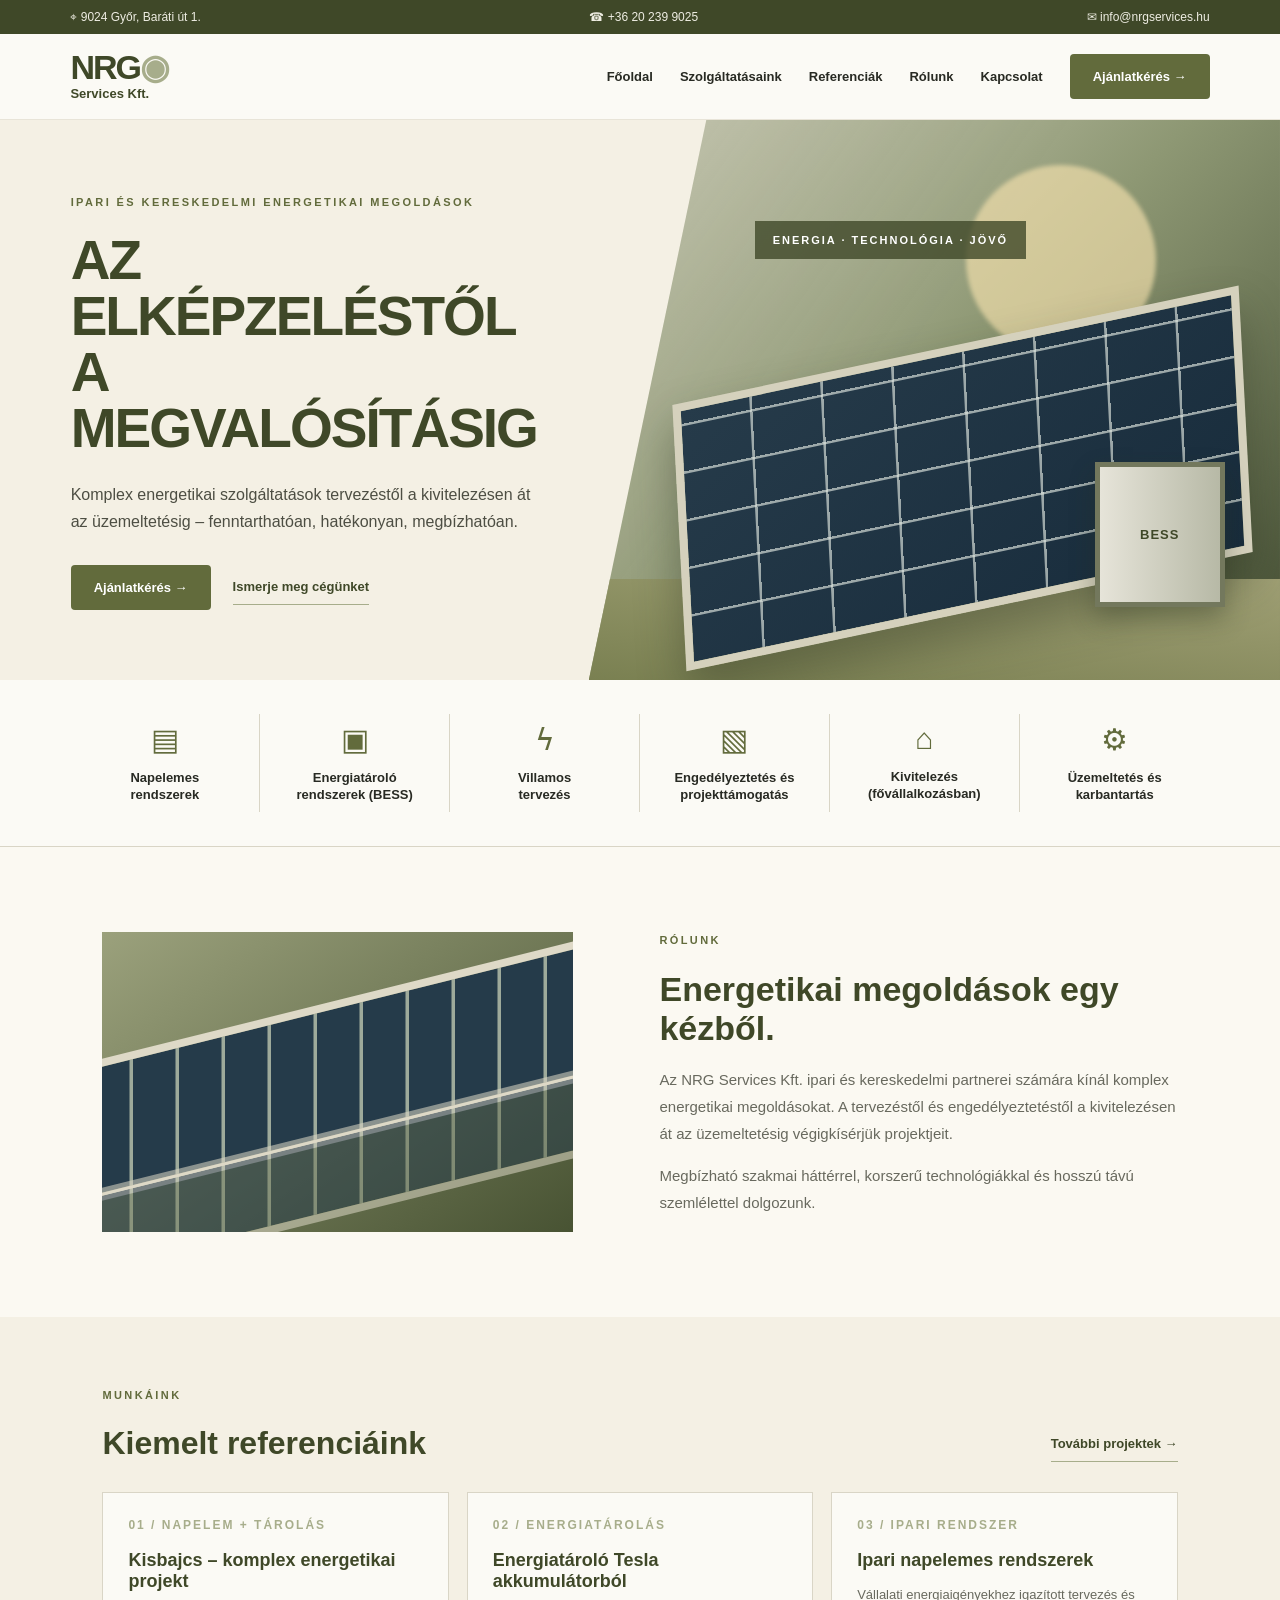
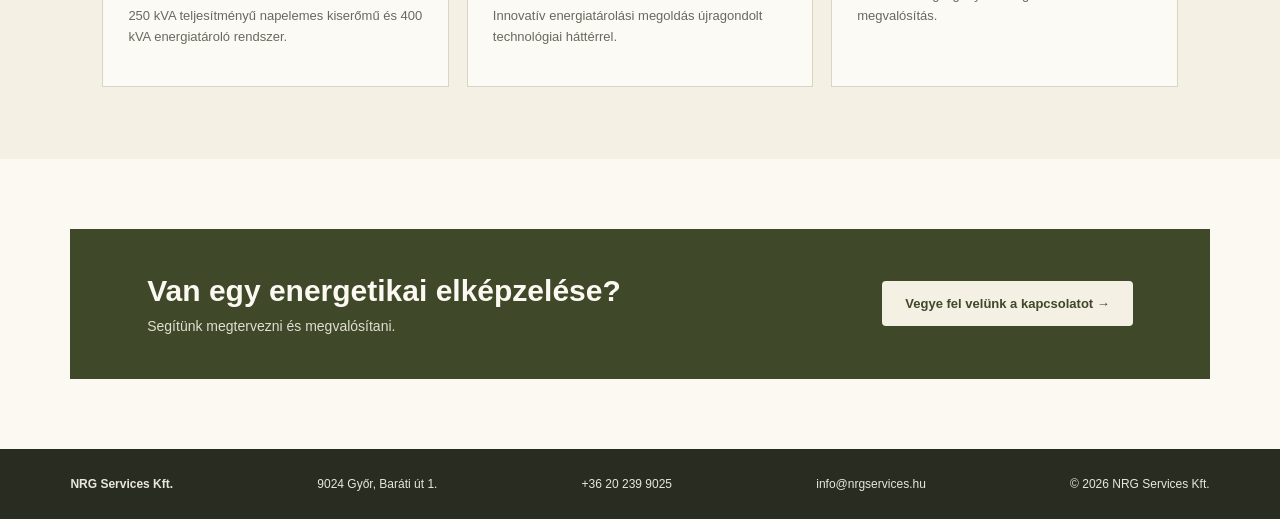
==== index.html @ ecd0cffb "Add files via upload" ====
<!doctype html>
<html lang="hu">
<head>
<meta charset="utf-8"><meta name="viewport" content="width=device-width,initial-scale=1">
<title>NRG Services Kft. – Az elképzeléstől a megvalósításig</title>
<style>
:root{--olive:#626b3c;--olive-dark:#3f4828;--sage:#a7ad8b;--cream:#f4f0e4;--paper:#fbf9f2;--ink:#282a23;--muted:#68695e;--line:#d9d5c6}
*{box-sizing:border-box}html{scroll-behavior:smooth}body{margin:0;background:var(--paper);color:var(--ink);font-family:Inter,Arial,sans-serif}a{color:inherit;text-decoration:none}.top{background:var(--olive-dark);color:#f8f6ed;font-size:12px;padding:10px 5.5%;display:flex;justify-content:space-between;gap:18px;flex-wrap:wrap}.top span{opacity:.95}.nav{height:86px;padding:0 5.5%;display:flex;align-items:center;justify-content:space-between;background:#fbfaf5;position:sticky;top:0;z-index:5;border-bottom:1px solid #e8e4d8}.logo{font-weight:900;letter-spacing:-2px;color:var(--olive-dark);font-size:34px;line-height:.8}.logo small{display:block;font-size:13px;letter-spacing:0;font-weight:700;margin-top:8px}.logo i{font-style:normal;color:var(--sage)}.links{display:flex;align-items:center;gap:27px;font-size:13px;font-weight:650}.links a:hover{color:var(--olive)}.btn{display:inline-flex;align-items:center;gap:12px;background:var(--olive);color:white;padding:15px 23px;border-radius:4px;font-size:13px;font-weight:700;transition:.2s}.btn:hover{background:var(--olive-dark);transform:translateY(-2px)}.hero{min-height:510px;display:grid;grid-template-columns:46% 54%;background:var(--cream);overflow:hidden}.hero-copy{padding:76px 7% 70px 12%;position:relative;z-index:1}.eyebrow{font-size:11px;letter-spacing:2.4px;text-transform:uppercase;color:var(--olive);font-weight:800;margin-bottom:24px}.hero h1{font-size:clamp(38px,4.3vw,62px);line-height:1.02;letter-spacing:-2px;color:var(--olive-dark);margin:0 0 24px;font-weight:850}.hero p{font-size:16px;line-height:1.7;color:#4d4e43;max-width:470px;margin:0 0 30px}.hero-actions{display:flex;align-items:center;gap:22px;flex-wrap:wrap}.text-link{font-size:13px;font-weight:700;color:var(--olive-dark);border-bottom:1px solid var(--sage);padding:10px 0}.hero-visual{position:relative;min-height:510px;background:linear-gradient(125deg,rgba(64,74,41,.12),transparent 45%),linear-gradient(135deg,#d7d6c3,#8e9874 48%,#434d32);clip-path:polygon(17% 0,100% 0,100% 100%,0 100%)}.sun{position:absolute;width:190px;height:190px;border-radius:50%;background:rgba(246,226,174,.65);filter:blur(2px);right:18%;top:8%}.solar{position:absolute;left:13%;right:5%;bottom:12%;height:48%;transform:skewY(-9deg) rotate(-3deg);background:repeating-linear-gradient(90deg,transparent 0 68px,rgba(224,231,224,.65) 69px 71px),repeating-linear-gradient(0deg,transparent 0 45px,rgba(224,231,224,.65) 46px 48px),linear-gradient(145deg,#263b4a,#182c3c);border:8px solid #d5d1bd;box-shadow:0 25px 45px #28301f66}.battery{position:absolute;right:8%;bottom:13%;width:130px;height:145px;background:linear-gradient(90deg,#e6e4d9,#b7b9a6);border:5px solid #73785d;box-shadow:0 12px 24px #26301d55;display:grid;place-items:center;color:var(--olive-dark);font-size:13px;font-weight:900;letter-spacing:1px}.ground{position:absolute;bottom:0;left:0;right:0;height:18%;background:linear-gradient(10deg,#777d4d,#a9a87b);opacity:.9}.visual-tag{position:absolute;left:24%;top:18%;color:#fff;background:#3f4828c9;padding:13px 18px;font-size:11px;letter-spacing:2px;font-weight:800}.services{display:grid;grid-template-columns:repeat(6,1fr);padding:34px 5.5%;background:#fbfaf5;border-bottom:1px solid var(--line)}.service{text-align:center;padding:8px 12px;border-right:1px solid var(--line)}.service:last-child{border:0}.ico{font-size:30px;color:var(--olive);margin-bottom:12px}.service strong{display:block;font-size:13px;line-height:1.35}.about{padding:85px 8%;display:grid;grid-template-columns:1fr 1.1fr;gap:8%;align-items:center}.about-visual{min-height:300px;background:linear-gradient(145deg,#9ba17c,#485333);position:relative;overflow:hidden}.about-visual:before,.about-visual:after{content:"";position:absolute;background:repeating-linear-gradient(90deg,#253b4a 0 42px,#9eaa9b 43px 46px);transform:skewY(-14deg);height:42%;width:110%;left:-5%;top:22%;border:8px solid #ded9c7}.about-visual:after{top:65%;height:24%;opacity:.55}.about h2{font-size:34px;color:var(--olive-dark);margin:0 0 18px}.about p{line-height:1.8;color:var(--muted);font-size:15px}.section{padding:72px 8%;background:var(--cream)}.section-head{display:flex;justify-content:space-between;align-items:end;margin-bottom:30px;gap:20px}.section h2{font-size:32px;color:var(--olive-dark);margin:0}.cards{display:grid;grid-template-columns:repeat(3,1fr);gap:18px}.card{background:#fbfaf5;border:1px solid var(--line);padding:25px;min-height:180px}.card .num{color:var(--sage);font-size:12px;font-weight:800;letter-spacing:2px}.card h3{font-size:18px;color:var(--olive-dark);margin:18px 0 10px}.card p{font-size:13px;color:var(--muted);line-height:1.65}.cta{margin:70px 5.5%;padding:45px 6%;background:var(--olive-dark);color:#fbf9f2;display:flex;align-items:center;justify-content:space-between;gap:25px}.cta h2{font-size:30px;margin:0 0 10px}.cta p{margin:0;color:#e0dfd1;font-size:14px}.cta .btn{background:var(--cream);color:var(--olive-dark)}footer{padding:28px 5.5%;background:#292d21;color:#e9e7db;display:flex;justify-content:space-between;gap:20px;flex-wrap:wrap;font-size:12px}
@media(max-width:900px){.links{gap:12px}.links a:not(.btn){display:none}.hero{grid-template-columns:1fr}.hero-copy{padding:55px 8%}.hero-visual{clip-path:none;min-height:360px}.services{grid-template-columns:repeat(3,1fr);gap:15px}.service:nth-child(3){border:0}.about{grid-template-columns:1fr}.cards{grid-template-columns:1fr 1fr}}
@media(max-width:560px){.top{font-size:11px}.nav{height:72px}.logo{font-size:28px}.links .btn{padding:12px}.hero h1{font-size:40px}.services{grid-template-columns:repeat(2,1fr);padding:25px 4%}.service:nth-child(3){border-right:1px solid var(--line)}.service:nth-child(even){border:0}.cards{grid-template-columns:1fr}.section-head{display:block}.cta{margin:35px 4%;padding:30px;display:block}.cta .btn{margin-top:22px}}
</style></head>
<body>
<div class="top"><span>⌖ 9024 Győr, Baráti út 1.</span><span>☎ +36 20 239 9025</span><span>✉ info@nrgservices.hu</span></div>
<header class="nav"><a class="logo" href="#top">NRG<i>◉</i><small>Services Kft.</small></a><nav class="links"><a href="#top">Főoldal</a><a href="#szolgaltatasok">Szolgáltatásaink</a><a href="#referenciak">Referenciák</a><a href="#rolunk">Rólunk</a><a href="#kapcsolat">Kapcsolat</a><a class="btn" href="#kapcsolat">Ajánlatkérés →</a></nav></header>
<main id="top"><section class="hero"><div class="hero-copy"><div class="eyebrow">Ipari és kereskedelmi energetikai megoldások</div><h1>AZ ELKÉPZELÉSTŐL<br>A MEGVALÓSÍTÁSIG</h1><p>Komplex energetikai szolgáltatások tervezéstől a kivitelezésen át az üzemeltetésig – fenntarthatóan, hatékonyan, megbízhatóan.</p><div class="hero-actions"><a class="btn" href="#kapcsolat">Ajánlatkérés →</a><a class="text-link" href="#rolunk">Ismerje meg cégünket</a></div></div><div class="hero-visual"><div class="sun"></div><div class="ground"></div><div class="visual-tag">ENERGIA · TECHNOLÓGIA · JÖVŐ</div><div class="solar"></div><div class="battery">BESS</div></div></section>
<section class="services" id="szolgaltatasok"><div class="service"><div class="ico">▤</div><strong>Napelemes<br>rendszerek</strong></div><div class="service"><div class="ico">▣</div><strong>Energiatároló<br>rendszerek (BESS)</strong></div><div class="service"><div class="ico">ϟ</div><strong>Villamos<br>tervezés</strong></div><div class="service"><div class="ico">▧</div><strong>Engedélyeztetés és<br>projekttámogatás</strong></div><div class="service"><div class="ico">⌂</div><strong>Kivitelezés<br>(fővállalkozásban)</strong></div><div class="service"><div class="ico">⚙</div><strong>Üzemeltetés és<br>karbantartás</strong></div></section>
<section class="about" id="rolunk"><div class="about-visual"></div><div><div class="eyebrow">Rólunk</div><h2>Energetikai megoldások egy kézből.</h2><p>Az NRG Services Kft. ipari és kereskedelmi partnerei számára kínál komplex energetikai megoldásokat. A tervezéstől és engedélyeztetéstől a kivitelezésen át az üzemeltetésig végigkísérjük projektjeit.</p><p>Megbízható szakmai háttérrel, korszerű technológiákkal és hosszú távú szemlélettel dolgozunk.</p></div></section>
<section class="section" id="referenciak"><div class="section-head"><div><div class="eyebrow">Munkáink</div><h2>Kiemelt referenciáink</h2></div><a class="text-link" href="#kapcsolat">További projektek →</a></div><div class="cards"><article class="card"><div class="num">01 / NAPELEM + TÁROLÁS</div><h3>Kisbajcs – komplex energetikai projekt</h3><p>250 kVA teljesítményű napelemes kiserőmű és 400 kVA energiatároló rendszer.</p></article><article class="card"><div class="num">02 / ENERGIATÁROLÁS</div><h3>Energiatároló Tesla akkumulátorból</h3><p>Innovatív energiatárolási megoldás újragondolt technológiai háttérrel.</p></article><article class="card"><div class="num">03 / IPARI RENDSZER</div><h3>Ipari napelemes rendszerek</h3><p>Vállalati energiaigényekhez igazított tervezés és megvalósítás.</p></article></div></section>
<section class="cta" id="kapcsolat"><div><h2>Van egy energetikai elképzelése?</h2><p>Segítünk megtervezni és megvalósítani.</p></div><a class="btn" href="mailto:info@nrgservices.hu">Vegye fel velünk a kapcsolatot →</a></section></main>
<footer><strong>NRG Services Kft.</strong><span>9024 Győr, Baráti út 1.</span><span>+36 20 239 9025</span><span>info@nrgservices.hu</span><span>© 2026 NRG Services Kft.</span></footer>
</body></html>
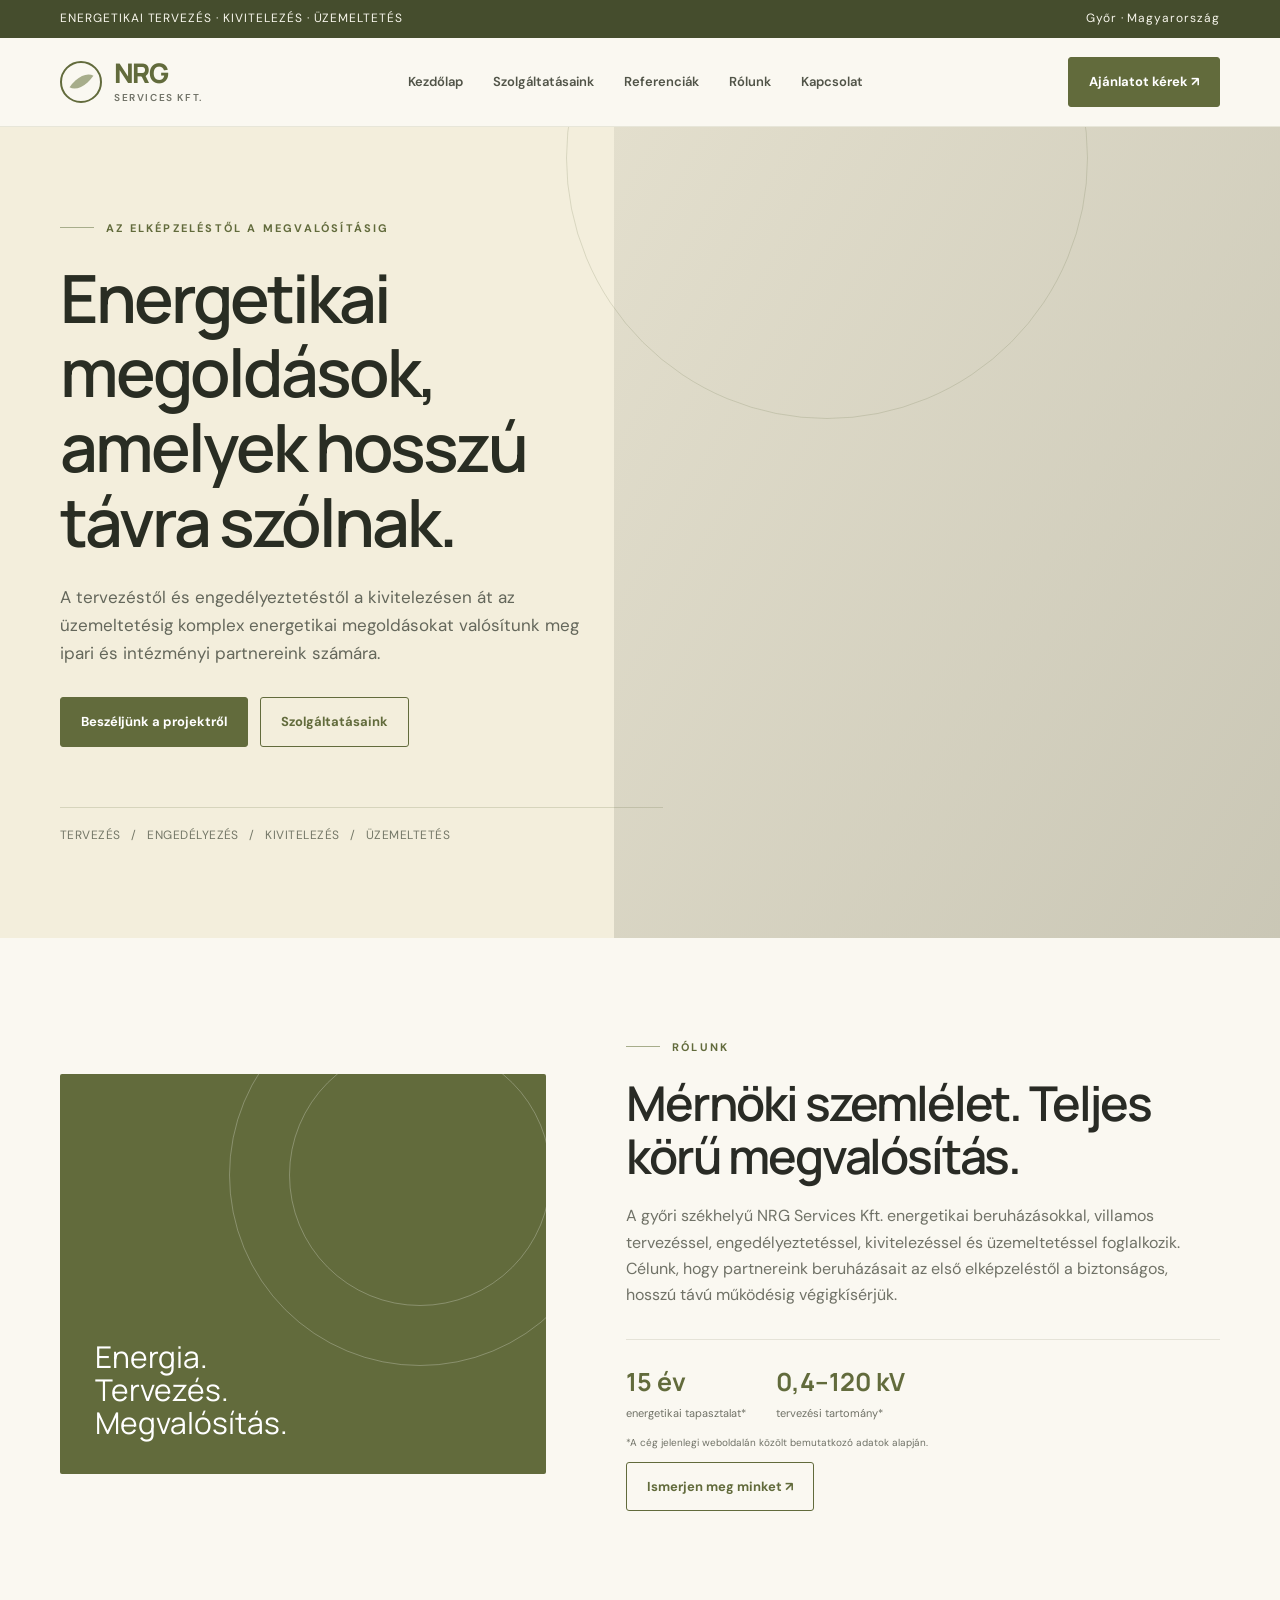
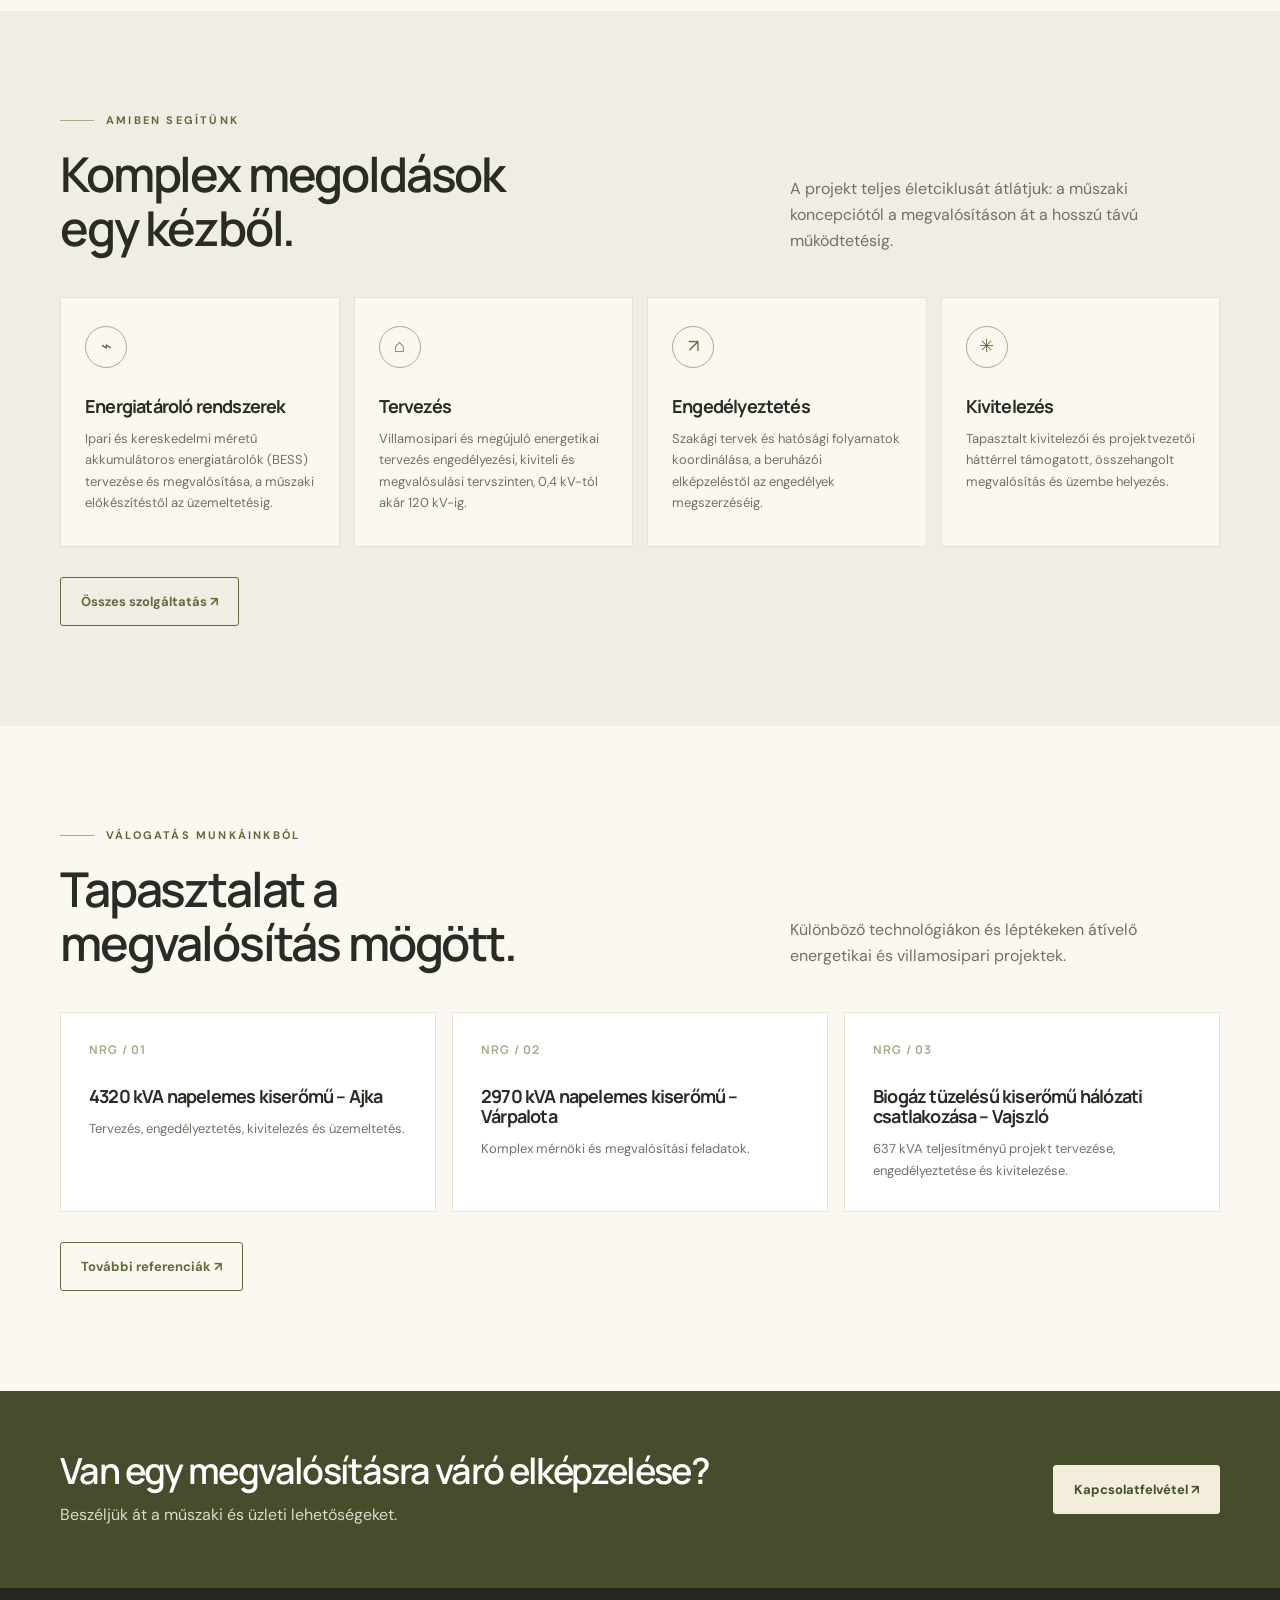
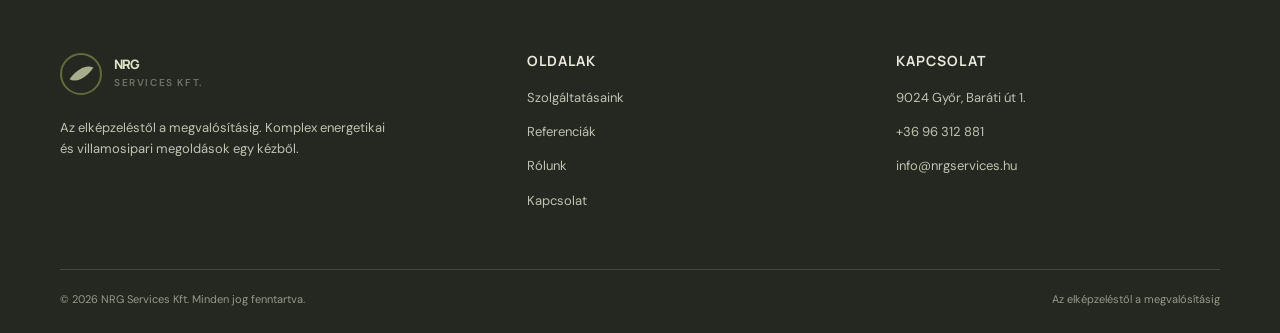
==== commit b9998681: "Add files via upload" ====
--- a/index.html
+++ b/index.html
@@ -1,21 +1,23 @@
-<!doctype html>
-<html lang="hu">
-<head>
-<meta charset="utf-8"><meta name="viewport" content="width=device-width,initial-scale=1">
-<title>NRG Services Kft. – Az elképzeléstől a megvalósításig</title>
-<style>
-:root{--olive:#626b3c;--olive-dark:#3f4828;--sage:#a7ad8b;--cream:#f4f0e4;--paper:#fbf9f2;--ink:#282a23;--muted:#68695e;--line:#d9d5c6}
-*{box-sizing:border-box}html{scroll-behavior:smooth}body{margin:0;background:var(--paper);color:var(--ink);font-family:Inter,Arial,sans-serif}a{color:inherit;text-decoration:none}.top{background:var(--olive-dark);color:#f8f6ed;font-size:12px;padding:10px 5.5%;display:flex;justify-content:space-between;gap:18px;flex-wrap:wrap}.top span{opacity:.95}.nav{height:86px;padding:0 5.5%;display:flex;align-items:center;justify-content:space-between;background:#fbfaf5;position:sticky;top:0;z-index:5;border-bottom:1px solid #e8e4d8}.logo{font-weight:900;letter-spacing:-2px;color:var(--olive-dark);font-size:34px;line-height:.8}.logo small{display:block;font-size:13px;letter-spacing:0;font-weight:700;margin-top:8px}.logo i{font-style:normal;color:var(--sage)}.links{display:flex;align-items:center;gap:27px;font-size:13px;font-weight:650}.links a:hover{color:var(--olive)}.btn{display:inline-flex;align-items:center;gap:12px;background:var(--olive);color:white;padding:15px 23px;border-radius:4px;font-size:13px;font-weight:700;transition:.2s}.btn:hover{background:var(--olive-dark);transform:translateY(-2px)}.hero{min-height:510px;display:grid;grid-template-columns:46% 54%;background:var(--cream);overflow:hidden}.hero-copy{padding:76px 7% 70px 12%;position:relative;z-index:1}.eyebrow{font-size:11px;letter-spacing:2.4px;text-transform:uppercase;color:var(--olive);font-weight:800;margin-bottom:24px}.hero h1{font-size:clamp(38px,4.3vw,62px);line-height:1.02;letter-spacing:-2px;color:var(--olive-dark);margin:0 0 24px;font-weight:850}.hero p{font-size:16px;line-height:1.7;color:#4d4e43;max-width:470px;margin:0 0 30px}.hero-actions{display:flex;align-items:center;gap:22px;flex-wrap:wrap}.text-link{font-size:13px;font-weight:700;color:var(--olive-dark);border-bottom:1px solid var(--sage);padding:10px 0}.hero-visual{position:relative;min-height:510px;background:linear-gradient(125deg,rgba(64,74,41,.12),transparent 45%),linear-gradient(135deg,#d7d6c3,#8e9874 48%,#434d32);clip-path:polygon(17% 0,100% 0,100% 100%,0 100%)}.sun{position:absolute;width:190px;height:190px;border-radius:50%;background:rgba(246,226,174,.65);filter:blur(2px);right:18%;top:8%}.solar{position:absolute;left:13%;right:5%;bottom:12%;height:48%;transform:skewY(-9deg) rotate(-3deg);background:repeating-linear-gradient(90deg,transparent 0 68px,rgba(224,231,224,.65) 69px 71px),repeating-linear-gradient(0deg,transparent 0 45px,rgba(224,231,224,.65) 46px 48px),linear-gradient(145deg,#263b4a,#182c3c);border:8px solid #d5d1bd;box-shadow:0 25px 45px #28301f66}.battery{position:absolute;right:8%;bottom:13%;width:130px;height:145px;background:linear-gradient(90deg,#e6e4d9,#b7b9a6);border:5px solid #73785d;box-shadow:0 12px 24px #26301d55;display:grid;place-items:center;color:var(--olive-dark);font-size:13px;font-weight:900;letter-spacing:1px}.ground{position:absolute;bottom:0;left:0;right:0;height:18%;background:linear-gradient(10deg,#777d4d,#a9a87b);opacity:.9}.visual-tag{position:absolute;left:24%;top:18%;color:#fff;background:#3f4828c9;padding:13px 18px;font-size:11px;letter-spacing:2px;font-weight:800}.services{display:grid;grid-template-columns:repeat(6,1fr);padding:34px 5.5%;background:#fbfaf5;border-bottom:1px solid var(--line)}.service{text-align:center;padding:8px 12px;border-right:1px solid var(--line)}.service:last-child{border:0}.ico{font-size:30px;color:var(--olive);margin-bottom:12px}.service strong{display:block;font-size:13px;line-height:1.35}.about{padding:85px 8%;display:grid;grid-template-columns:1fr 1.1fr;gap:8%;align-items:center}.about-visual{min-height:300px;background:linear-gradient(145deg,#9ba17c,#485333);position:relative;overflow:hidden}.about-visual:before,.about-visual:after{content:"";position:absolute;background:repeating-linear-gradient(90deg,#253b4a 0 42px,#9eaa9b 43px 46px);transform:skewY(-14deg);height:42%;width:110%;left:-5%;top:22%;border:8px solid #ded9c7}.about-visual:after{top:65%;height:24%;opacity:.55}.about h2{font-size:34px;color:var(--olive-dark);margin:0 0 18px}.about p{line-height:1.8;color:var(--muted);font-size:15px}.section{padding:72px 8%;background:var(--cream)}.section-head{display:flex;justify-content:space-between;align-items:end;margin-bottom:30px;gap:20px}.section h2{font-size:32px;color:var(--olive-dark);margin:0}.cards{display:grid;grid-template-columns:repeat(3,1fr);gap:18px}.card{background:#fbfaf5;border:1px solid var(--line);padding:25px;min-height:180px}.card .num{color:var(--sage);font-size:12px;font-weight:800;letter-spacing:2px}.card h3{font-size:18px;color:var(--olive-dark);margin:18px 0 10px}.card p{font-size:13px;color:var(--muted);line-height:1.65}.cta{margin:70px 5.5%;padding:45px 6%;background:var(--olive-dark);color:#fbf9f2;display:flex;align-items:center;justify-content:space-between;gap:25px}.cta h2{font-size:30px;margin:0 0 10px}.cta p{margin:0;color:#e0dfd1;font-size:14px}.cta .btn{background:var(--cream);color:var(--olive-dark)}footer{padding:28px 5.5%;background:#292d21;color:#e9e7db;display:flex;justify-content:space-between;gap:20px;flex-wrap:wrap;font-size:12px}
-@media(max-width:900px){.links{gap:12px}.links a:not(.btn){display:none}.hero{grid-template-columns:1fr}.hero-copy{padding:55px 8%}.hero-visual{clip-path:none;min-height:360px}.services{grid-template-columns:repeat(3,1fr);gap:15px}.service:nth-child(3){border:0}.about{grid-template-columns:1fr}.cards{grid-template-columns:1fr 1fr}}
-@media(max-width:560px){.top{font-size:11px}.nav{height:72px}.logo{font-size:28px}.links .btn{padding:12px}.hero h1{font-size:40px}.services{grid-template-columns:repeat(2,1fr);padding:25px 4%}.service:nth-child(3){border-right:1px solid var(--line)}.service:nth-child(even){border:0}.cards{grid-template-columns:1fr}.section-head{display:block}.cta{margin:35px 4%;padding:30px;display:block}.cta .btn{margin-top:22px}}
-</style></head>
-<body>
-<div class="top"><span>⌖ 9024 Győr, Baráti út 1.</span><span>☎ +36 20 239 9025</span><span>✉ info@nrgservices.hu</span></div>
-<header class="nav"><a class="logo" href="#top">NRG<i>◉</i><small>Services Kft.</small></a><nav class="links"><a href="#top">Főoldal</a><a href="#szolgaltatasok">Szolgáltatásaink</a><a href="#referenciak">Referenciák</a><a href="#rolunk">Rólunk</a><a href="#kapcsolat">Kapcsolat</a><a class="btn" href="#kapcsolat">Ajánlatkérés →</a></nav></header>
-<main id="top"><section class="hero"><div class="hero-copy"><div class="eyebrow">Ipari és kereskedelmi energetikai megoldások</div><h1>AZ ELKÉPZELÉSTŐL<br>A MEGVALÓSÍTÁSIG</h1><p>Komplex energetikai szolgáltatások tervezéstől a kivitelezésen át az üzemeltetésig – fenntarthatóan, hatékonyan, megbízhatóan.</p><div class="hero-actions"><a class="btn" href="#kapcsolat">Ajánlatkérés →</a><a class="text-link" href="#rolunk">Ismerje meg cégünket</a></div></div><div class="hero-visual"><div class="sun"></div><div class="ground"></div><div class="visual-tag">ENERGIA · TECHNOLÓGIA · JÖVŐ</div><div class="solar"></div><div class="battery">BESS</div></div></section>
-<section class="services" id="szolgaltatasok"><div class="service"><div class="ico">▤</div><strong>Napelemes<br>rendszerek</strong></div><div class="service"><div class="ico">▣</div><strong>Energiatároló<br>rendszerek (BESS)</strong></div><div class="service"><div class="ico">ϟ</div><strong>Villamos<br>tervezés</strong></div><div class="service"><div class="ico">▧</div><strong>Engedélyeztetés és<br>projekttámogatás</strong></div><div class="service"><div class="ico">⌂</div><strong>Kivitelezés<br>(fővállalkozásban)</strong></div><div class="service"><div class="ico">⚙</div><strong>Üzemeltetés és<br>karbantartás</strong></div></section>
-<section class="about" id="rolunk"><div class="about-visual"></div><div><div class="eyebrow">Rólunk</div><h2>Energetikai megoldások egy kézből.</h2><p>Az NRG Services Kft. ipari és kereskedelmi partnerei számára kínál komplex energetikai megoldásokat. A tervezéstől és engedélyeztetéstől a kivitelezésen át az üzemeltetésig végigkísérjük projektjeit.</p><p>Megbízható szakmai háttérrel, korszerű technológiákkal és hosszú távú szemlélettel dolgozunk.</p></div></section>
-<section class="section" id="referenciak"><div class="section-head"><div><div class="eyebrow">Munkáink</div><h2>Kiemelt referenciáink</h2></div><a class="text-link" href="#kapcsolat">További projektek →</a></div><div class="cards"><article class="card"><div class="num">01 / NAPELEM + TÁROLÁS</div><h3>Kisbajcs – komplex energetikai projekt</h3><p>250 kVA teljesítményű napelemes kiserőmű és 400 kVA energiatároló rendszer.</p></article><article class="card"><div class="num">02 / ENERGIATÁROLÁS</div><h3>Energiatároló Tesla akkumulátorból</h3><p>Innovatív energiatárolási megoldás újragondolt technológiai háttérrel.</p></article><article class="card"><div class="num">03 / IPARI RENDSZER</div><h3>Ipari napelemes rendszerek</h3><p>Vállalati energiaigényekhez igazított tervezés és megvalósítás.</p></article></div></section>
-<section class="cta" id="kapcsolat"><div><h2>Van egy energetikai elképzelése?</h2><p>Segítünk megtervezni és megvalósítani.</p></div><a class="btn" href="mailto:info@nrgservices.hu">Vegye fel velünk a kapcsolatot →</a></section></main>
-<footer><strong>NRG Services Kft.</strong><span>9024 Győr, Baráti út 1.</span><span>+36 20 239 9025</span><span>info@nrgservices.hu</span><span>© 2026 NRG Services Kft.</span></footer>
-</body></html>
+<!doctype html><html lang="hu"><head><meta charset="utf-8"><meta name="viewport" content="width=device-width, initial-scale=1"><meta name="description" content="NRG Services Kft. – energetikai tervezés, engedélyeztetés, kivitelezés és üzemeltetés."><title>Kezdőlap | NRG Services Kft.</title><link rel="stylesheet" href="styles.css"></head><body>
+<div class="topline"><div class="container"><span>ENERGETIKAI TERVEZÉS · KIVITELEZÉS · ÜZEMELTETÉS</span><span>Győr · Magyarország</span></div></div>
+<header class="header"><div class="container nav">
+<a class="logo" href="index.html"><span class="logo-mark"></span><span>NRG<small>SERVICES KFT.</small></span></a>
+<button class="menu-toggle" aria-label="Menü megnyitása" onclick="document.querySelector('.navlinks').classList.toggle('open')">MENÜ</button>
+<nav class="navlinks"><a href="index.html">Kezdőlap</a><a href="szolgaltatasok.html">Szolgáltatásaink</a><a href="referenciak.html">Referenciák</a><a href="rolunk.html">Rólunk</a><a href="kapcsolat.html">Kapcsolat</a></nav>
+<a class="nav-cta" href="kapcsolat.html">Ajánlatot kérek ↗</a>
+</div></header>
+
+<main>
+<section class="hero"><div class="container"><div class="hero-content"><div class="eyebrow" data-content="tagline"></div><h1 data-content="heroTitle"></h1><p data-content="heroText"></p><div class="hero-actions"><a class="btn" href="kapcsolat.html" data-content="heroButton"></a><a class="btn secondary" href="szolgaltatasok.html">Szolgáltatásaink</a></div><div class="hero-note">TERVEZÉS &nbsp; / &nbsp; ENGEDÉLYEZÉS &nbsp; / &nbsp; KIVITELEZÉS &nbsp; / &nbsp; ÜZEMELTETÉS</div></div></div></section>
+<section class="section"><div class="container intro-grid"><div class="intro-art"><div class="art-caption">Energia.<br>Tervezés.<br>Megvalósítás.</div></div><div class="intro-copy"><div class="eyebrow">RÓLUNK</div><h2 data-content="aboutTitle" style="margin:20px 0"></h2><p data-content="aboutText"></p><div class="mini-stats"><div><strong>15 év</strong><span>energetikai tapasztalat*</span></div><div><strong>0,4–120 kV</strong><span>tervezési tartomány*</span></div></div><p class="muted" style="font-size:10px">*A cég jelenlegi weboldalán közölt bemutatkozó adatok alapján.</p><a class="btn secondary" href="rolunk.html">Ismerjen meg minket ↗</a></div></div></section>
+<section class="section services-bg"><div class="container"><div class="section-head"><div><div class="eyebrow">AMIBEN SEGÍTÜNK</div><h2 style="margin-top:18px">Komplex megoldások<br>egy kézből.</h2></div><p>A projekt teljes életciklusát átlátjuk: a műszaki koncepciótól a megvalósításon át a hosszú távú működtetésig.</p></div><div class="cards" id="home-services"></div><div style="margin-top:30px"><a class="btn secondary" href="szolgaltatasok.html">Összes szolgáltatás ↗</a></div></div></section>
+<section class="section"><div class="container"><div class="section-head"><div><div class="eyebrow">VÁLOGATÁS MUNKÁINKBÓL</div><h2 style="margin-top:18px">Tapasztalat a<br>megvalósítás mögött.</h2></div><p>Különböző technológiákon és léptékeken átívelő energetikai és villamosipari projektek.</p></div><div class="ref-grid" id="home-references"></div><div style="margin-top:30px"><a class="btn secondary" href="referenciak.html">További referenciák ↗</a></div></div></section>
+</main>
+<section class="split-cta"><div class="container"><div><h2>Van egy megvalósításra váró elképzelése?</h2><p>Beszéljük át a műszaki és üzleti lehetőségeket.</p></div><a class="btn" href="kapcsolat.html">Kapcsolatfelvétel ↗</a></div></section>
+<footer class="footer"><div class="container"><div class="footer-grid">
+<div><a class="logo" href="index.html"><span class="logo-mark"></span><span>NRG<small>SERVICES KFT.</small></span></a><p style="max-width:330px;margin-top:22px">Az elképzeléstől a megvalósításig. Komplex energetikai és villamosipari megoldások egy kézből.</p></div>
+<div><h3>OLDALAK</h3><p><a href="szolgaltatasok.html">Szolgáltatásaink</a></p><p><a href="referenciak.html">Referenciák</a></p><p><a href="rolunk.html">Rólunk</a></p><p><a href="kapcsolat.html">Kapcsolat</a></p></div>
+<div><h3>KAPCSOLAT</h3><p data-content="address"></p><p><a data-content-href="phone" data-content="phone"></a></p><p><a data-content-href="email" data-content="email"></a></p></div>
+</div><div class="footer-bottom"><span>© <span id="year"></span> NRG Services Kft. Minden jog fenntartva.</span><span>Az elképzeléstől a megvalósításig</span></div></div></footer>
+<script src="content.js"></script><script src="app.js"></script>
+</body></html>
--- a/styles.css
+++ b/styles.css
@@ -0,0 +1,4 @@
+
+@import url('https://fonts.googleapis.com/css2?family=DM+Sans:wght@400;500;600;700&family=Manrope:wght@400;500;600;700;800&display=swap');
+:root{--olive:#626b3c;--olive-dark:#454d2d;--sage:#a7ad8b;--butter:#f3eedc;--cream:#faf8f1;--ink:#292b25;--muted:#707267;--line:#e5e3d8;--white:#fff;--shadow:0 18px 50px rgba(42,45,31,.09)}
+*{box-sizing:border-box}html{scroll-behavior:smooth}body{margin:0;background:var(--cream);color:var(--ink);font-family:'DM Sans',sans-serif;line-height:1.65}a{color:inherit;text-decoration:none}button,input,textarea{font:inherit}.container{width:min(1160px,calc(100% - 44px));margin:auto}.topline{background:var(--olive-dark);color:#f8f6ec;font-size:12px;letter-spacing:.08em;padding:9px 0}.topline .container{display:flex;justify-content:space-between;gap:20px}.header{position:sticky;top:0;z-index:20;background:rgba(250,248,241,.94);backdrop-filter:blur(14px);border-bottom:1px solid rgba(98,107,60,.13)}.nav{height:88px;display:flex;align-items:center;justify-content:space-between;gap:24px}.logo{display:flex;align-items:center;gap:12px;font-family:Manrope,sans-serif;font-weight:800;letter-spacing:-.06em;color:var(--olive);font-size:27px;line-height:1}.logo-mark{width:42px;height:42px;border:2px solid var(--olive);border-radius:50%;display:grid;place-items:center;position:relative}.logo-mark:before{content:"";width:13px;height:23px;background:var(--sage);border-radius:100% 0 100% 0;transform:rotate(35deg);display:block}.logo small{display:block;font:600 10px 'DM Sans';letter-spacing:.16em;color:var(--muted);margin-top:5px}.navlinks{display:flex;align-items:center;gap:30px;font-size:13px;font-weight:600}.navlinks a{color:#515448;transition:.2s}.navlinks a:hover,.navlinks a.active{color:var(--olive)}.nav-cta,.btn{display:inline-flex;align-items:center;justify-content:center;gap:10px;padding:13px 20px;border-radius:3px;background:var(--olive);color:white;font-size:13px;font-weight:700;border:1px solid var(--olive);transition:.2s}.nav-cta:hover,.btn:hover{background:var(--olive-dark);transform:translateY(-2px)}.btn.secondary{background:transparent;color:var(--olive)}.btn.secondary:hover{background:var(--butter)}.menu-toggle{display:none;border:1px solid var(--line);background:transparent;padding:9px 12px;color:var(--olive)}.hero{position:relative;overflow:hidden;background:var(--butter);min-height:620px;display:flex;align-items:center}.hero:before{content:"";position:absolute;inset:0 0 0 48%;background:linear-gradient(120deg,rgba(38,43,28,.08),rgba(38,43,28,.2)),url('https://images.unsplash.com/photo-1509391366360-2e959784a276?auto=format&fit=crop&w=1600&q=85') center/cover}.hero:after{content:"";position:absolute;width:520px;height:520px;border:1px solid rgba(98,107,60,.18);border-radius:50%;right:15%;top:-230px}.hero-content{position:relative;z-index:1;width:52%;padding:92px 0}.eyebrow{font-size:11px;font-weight:700;letter-spacing:.2em;text-transform:uppercase;color:var(--olive);display:flex;align-items:center;gap:12px}.eyebrow:before{content:"";width:34px;height:1px;background:var(--sage)}h1,h2,h3{font-family:Manrope,sans-serif;line-height:1.12;letter-spacing:-.045em;margin:0}h1{font-size:clamp(42px,5.2vw,68px);font-weight:600;margin:24px 0;color:#292d23}h2{font-size:clamp(32px,4vw,48px);font-weight:600}h3{font-size:21px;font-weight:700}.hero p{font-size:17px;color:#64675b;max-width:540px;margin:0 0 30px}.hero-actions{display:flex;gap:12px;flex-wrap:wrap}.hero-note{margin-top:60px;border-top:1px solid rgba(98,107,60,.2);padding-top:18px;color:#747767;font-size:12px;letter-spacing:.04em}.section{padding:100px 0}.section-head{display:flex;justify-content:space-between;align-items:end;gap:35px;margin-bottom:42px}.section-head p{max-width:430px;color:var(--muted);margin:0}.intro-grid{display:grid;grid-template-columns:.9fr 1.1fr;gap:80px;align-items:center}.intro-art{min-height:400px;background:var(--olive);border-radius:2px;position:relative;overflow:hidden;padding:35px;color:white;display:flex;align-items:end}.intro-art:before,.intro-art:after{content:"";position:absolute;border:1px solid rgba(255,255,255,.25);border-radius:50%}.intro-art:before{width:380px;height:380px;right:-65px;top:-90px}.intro-art:after{width:260px;height:260px;right:-5px;top:-30px}.art-caption{position:relative;z-index:1;font-family:Manrope;font-size:30px;max-width:250px;line-height:1.1}.intro-copy p{color:var(--muted);font-size:16px}.mini-stats{display:flex;gap:30px;margin-top:30px;padding-top:24px;border-top:1px solid var(--line)}.mini-stats strong{display:block;font:700 25px Manrope;color:var(--olive)}.mini-stats span{font-size:11px;color:var(--muted)}.services-bg{background:#f0eee4}.cards{display:grid;grid-template-columns:repeat(4,1fr);gap:14px}.service-card{background:var(--cream);padding:28px 24px;min-height:250px;border:1px solid #e6e3d6;transition:.25s}.service-card:hover{transform:translateY(-5px);box-shadow:var(--shadow);border-color:var(--sage)}.service-icon{width:42px;height:42px;border:1px solid var(--sage);border-radius:50%;display:grid;place-items:center;color:var(--olive);font-size:18px;margin-bottom:28px}.service-card p,.ref-card p{color:var(--muted);font-size:13px;margin:12px 0 0}.service-card h3{font-size:18px}.split-cta{background:var(--olive-dark);color:white;padding:60px 0}.split-cta .container{display:flex;justify-content:space-between;align-items:center;gap:30px}.split-cta p{color:#d8dacb;margin:10px 0 0}.split-cta h2{font-size:36px}.split-cta .btn{background:var(--butter);border-color:var(--butter);color:var(--olive-dark)}.ref-grid{display:grid;grid-template-columns:repeat(3,1fr);gap:16px}.ref-card{background:white;border:1px solid var(--line);padding:28px;min-height:200px}.ref-number{font:700 12px Manrope;color:var(--sage);letter-spacing:.1em;margin-bottom:28px}.ref-card h3{font-size:18px}.page-hero{background:var(--butter);padding:78px 0 72px}.page-hero h1{font-size:clamp(40px,5vw,60px);max-width:850px}.page-hero p{max-width:650px;color:var(--muted);font-size:17px}.content-grid{display:grid;grid-template-columns:repeat(2,1fr);gap:18px}.content-card{background:white;border:1px solid var(--line);padding:32px}.content-card p{color:var(--muted)}.contact-grid{display:grid;grid-template-columns:.8fr 1.2fr;gap:60px}.contact-item{padding:18px 0;border-bottom:1px solid var(--line)}.contact-item span{display:block;font-size:11px;text-transform:uppercase;letter-spacing:.15em;color:var(--muted)}.contact-item strong{font-size:18px;color:var(--olive)}.form{background:white;border:1px solid var(--line);padding:32px;box-shadow:var(--shadow)}.form label{display:block;font-size:12px;font-weight:700;margin:0 0 7px}.form input,.form textarea{width:100%;border:1px solid var(--line);padding:13px;margin-bottom:18px;background:#fcfbf7;outline:none}.form input:focus,.form textarea:focus{border-color:var(--olive)}.form textarea{min-height:130px;resize:vertical}.footer{background:#252820;color:#e8e7dc;padding:65px 0 25px}.footer-grid{display:grid;grid-template-columns:1.3fr 1fr 1fr;gap:45px}.footer .logo{color:#dce0c7}.footer p,.footer a{color:#bfc2b2;font-size:13px}.footer h3{font-size:14px;letter-spacing:.08em;margin-bottom:18px}.footer-bottom{border-top:1px solid #45483c;margin-top:45px;padding-top:20px;color:#969a8b;font-size:11px;display:flex;justify-content:space-between}.editor-note{background:#fff6d8;border:1px solid #e8d99d;padding:14px 18px;font-size:13px;color:#65582d;margin:22px 0}.editor-wrap{max-width:900px;margin:auto}.editor-group{background:white;border:1px solid var(--line);padding:24px;margin:18px 0}.editor-group label{display:block;font-size:12px;font-weight:700;margin:12px 0 5px}.editor-group input,.editor-group textarea{width:100%;padding:11px;border:1px solid var(--line);background:#fcfbf7}.editor-group textarea{min-height:80px}.editor-actions{display:flex;gap:12px;flex-wrap:wrap;margin:20px 0}.muted{color:var(--muted)}@media(max-width:900px){.navlinks{gap:16px}.cards{grid-template-columns:repeat(2,1fr)}.hero:before{left:42%;opacity:.7}.hero-content{width:60%}.intro-grid,.contact-grid{gap:35px}.ref-grid{grid-template-columns:repeat(2,1fr)}}@media(max-width:680px){.container{width:min(100% - 32px,1160px)}.topline .container{justify-content:center}.topline .container span:last-child{display:none}.nav{height:72px}.menu-toggle{display:block}.navlinks{display:none;position:absolute;top:72px;left:0;right:0;background:var(--cream);padding:20px 24px 26px;flex-direction:column;align-items:flex-start;border-bottom:1px solid var(--line)}.navlinks.open{display:flex}.nav-cta{display:none}.hero{min-height:690px;align-items:end}.hero:before{inset:0 0 44% 0;opacity:.9}.hero-content{width:100%;padding:310px 0 42px}.hero h1{font-size:42px}.hero p{font-size:15px}.hero-note{margin-top:30px}.section{padding:70px 0}.section-head{display:block}.section-head p{margin-top:18px}.intro-grid,.contact-grid{grid-template-columns:1fr}.intro-art{min-height:280px}.cards,.content-grid,.ref-grid{grid-template-columns:1fr}.service-card{min-height:0}.split-cta .container{display:block}.split-cta .btn{margin-top:25px}.footer-grid{grid-template-columns:1fr;gap:25px}.footer-bottom{display:block}.footer-bottom span{display:block;margin-top:8px}.form{padding:22px}}
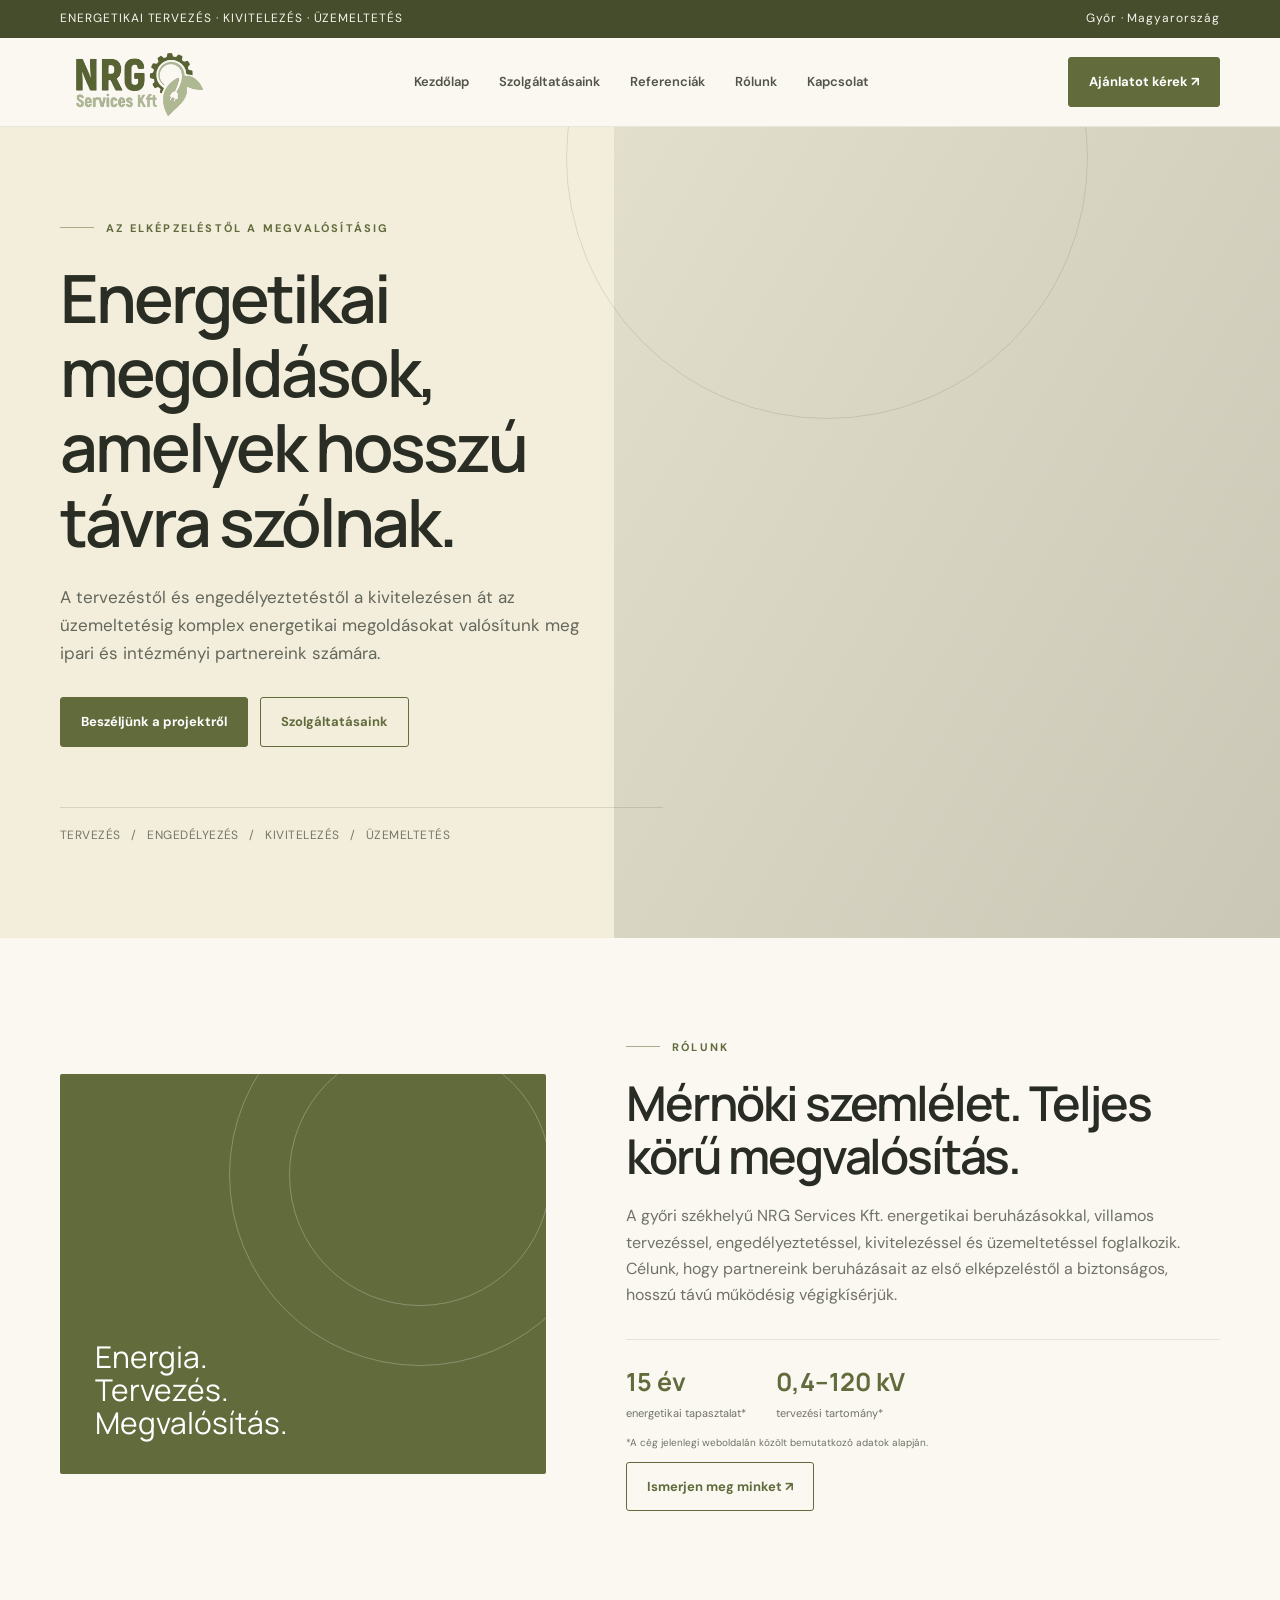
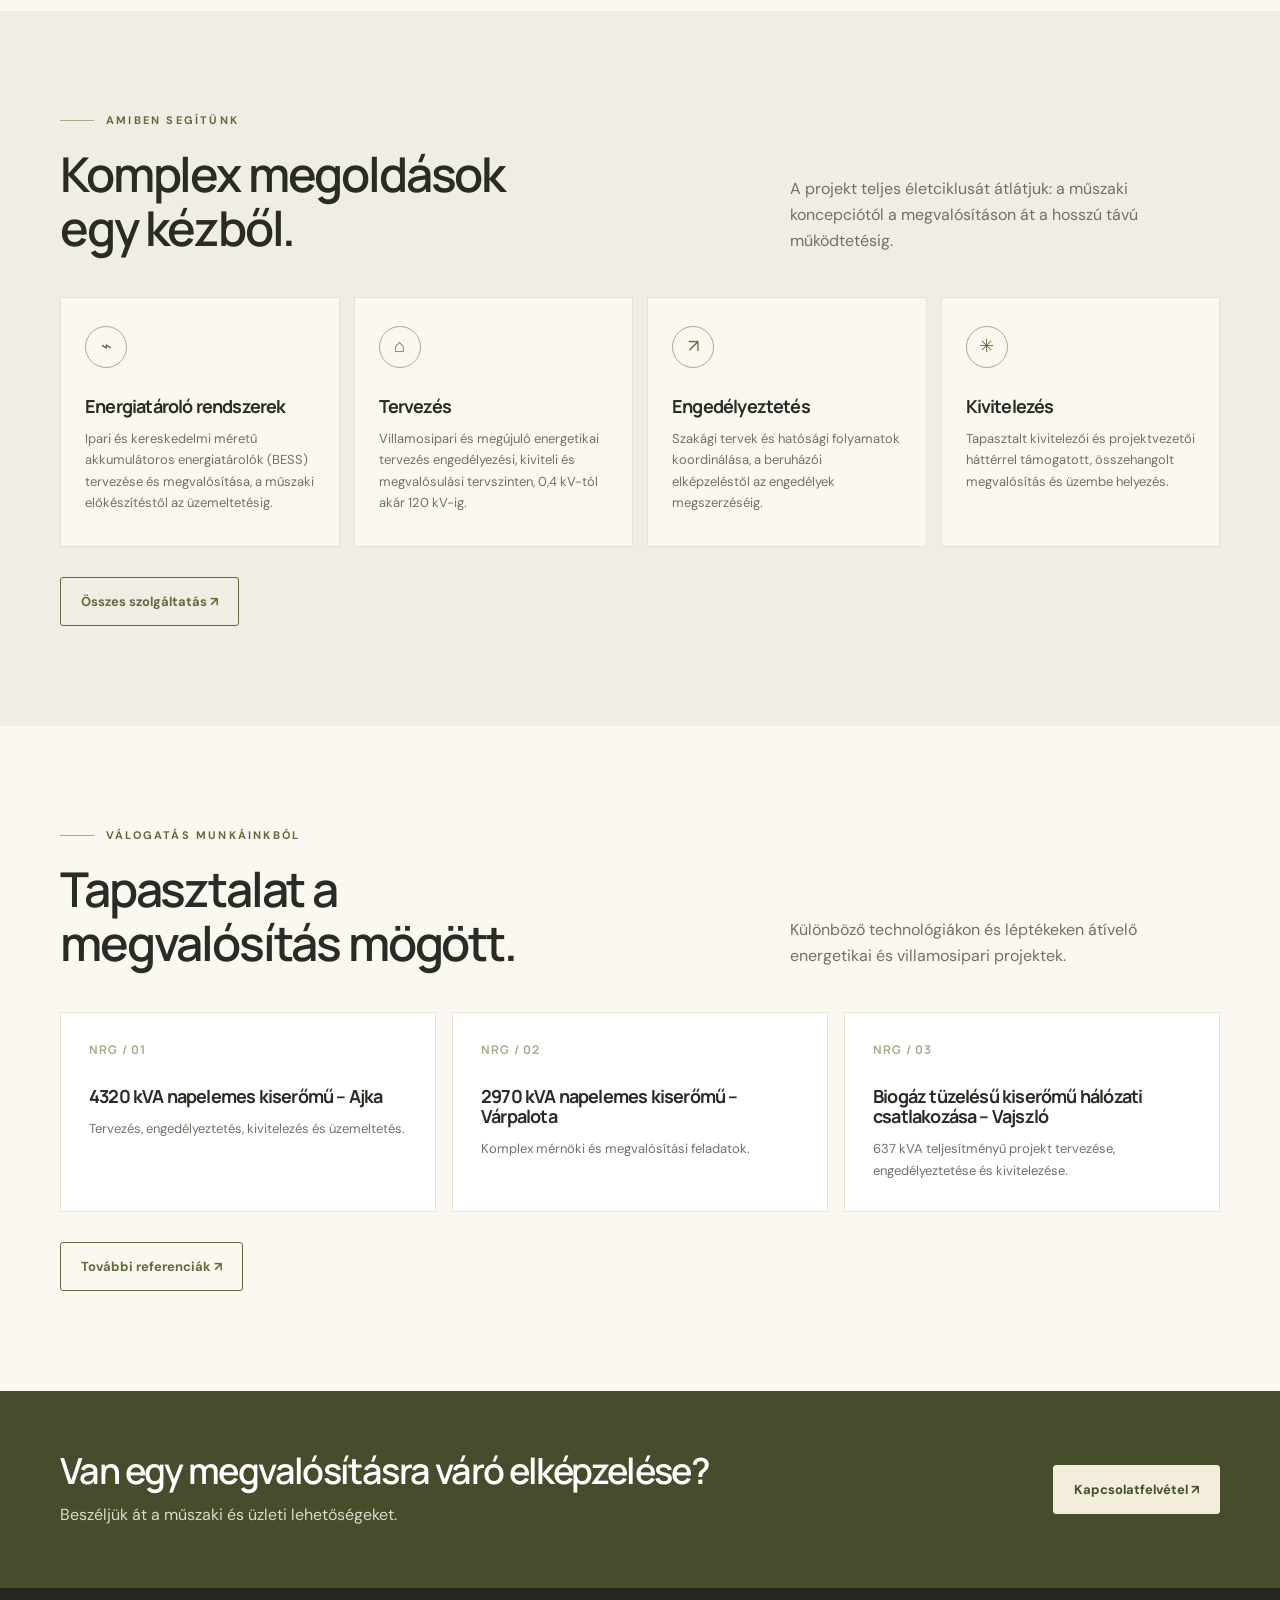
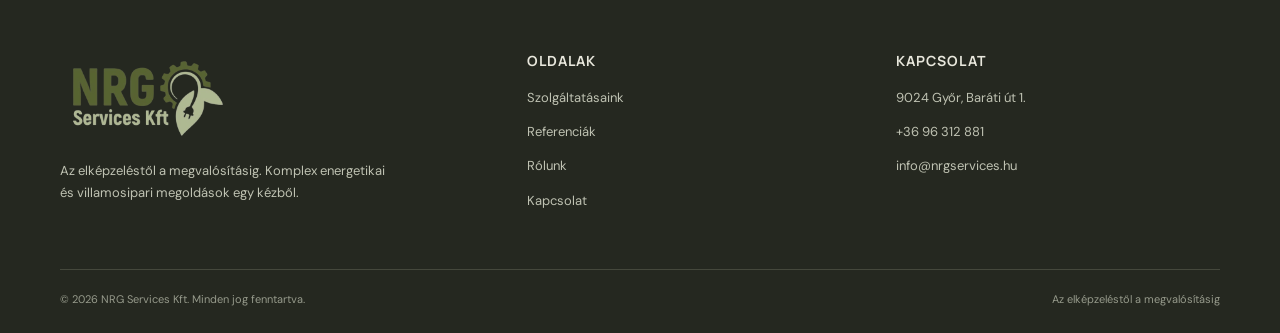
==== commit bca445ba: "Add files via upload" ====
--- a/index.html
+++ b/index.html
@@ -1,7 +1,7 @@
 <!doctype html><html lang="hu"><head><meta charset="utf-8"><meta name="viewport" content="width=device-width, initial-scale=1"><meta name="description" content="NRG Services Kft. – energetikai tervezés, engedélyeztetés, kivitelezés és üzemeltetés."><title>Kezdőlap | NRG Services Kft.</title><link rel="stylesheet" href="styles.css"></head><body>
 <div class="topline"><div class="container"><span>ENERGETIKAI TERVEZÉS · KIVITELEZÉS · ÜZEMELTETÉS</span><span>Győr · Magyarország</span></div></div>
 <header class="header"><div class="container nav">
-<a class="logo" href="index.html"><span class="logo-mark"></span><span>NRG<small>SERVICES KFT.</small></span></a>
+<a class="logo" href="index.html" aria-label="NRG Services Kft. – kezdőlap"><img src="nrg-logo.png" alt="NRG Services Kft. logó"></a>
 <button class="menu-toggle" aria-label="Menü megnyitása" onclick="document.querySelector('.navlinks').classList.toggle('open')">MENÜ</button>
 <nav class="navlinks"><a href="index.html">Kezdőlap</a><a href="szolgaltatasok.html">Szolgáltatásaink</a><a href="referenciak.html">Referenciák</a><a href="rolunk.html">Rólunk</a><a href="kapcsolat.html">Kapcsolat</a></nav>
 <a class="nav-cta" href="kapcsolat.html">Ajánlatot kérek ↗</a>
@@ -15,7 +15,7 @@
 </main>
 <section class="split-cta"><div class="container"><div><h2>Van egy megvalósításra váró elképzelése?</h2><p>Beszéljük át a műszaki és üzleti lehetőségeket.</p></div><a class="btn" href="kapcsolat.html">Kapcsolatfelvétel ↗</a></div></section>
 <footer class="footer"><div class="container"><div class="footer-grid">
-<div><a class="logo" href="index.html"><span class="logo-mark"></span><span>NRG<small>SERVICES KFT.</small></span></a><p style="max-width:330px;margin-top:22px">Az elképzeléstől a megvalósításig. Komplex energetikai és villamosipari megoldások egy kézből.</p></div>
+<div><a class="logo" href="index.html" aria-label="NRG Services Kft. – kezdőlap"><img src="nrg-logo.png" alt="NRG Services Kft. logó"></a><p style="max-width:330px;margin-top:22px">Az elképzeléstől a megvalósításig. Komplex energetikai és villamosipari megoldások egy kézből.</p></div>
 <div><h3>OLDALAK</h3><p><a href="szolgaltatasok.html">Szolgáltatásaink</a></p><p><a href="referenciak.html">Referenciák</a></p><p><a href="rolunk.html">Rólunk</a></p><p><a href="kapcsolat.html">Kapcsolat</a></p></div>
 <div><h3>KAPCSOLAT</h3><p data-content="address"></p><p><a data-content-href="phone" data-content="phone"></a></p><p><a data-content-href="email" data-content="email"></a></p></div>
 </div><div class="footer-bottom"><span>© <span id="year"></span> NRG Services Kft. Minden jog fenntartva.</span><span>Az elképzeléstől a megvalósításig</span></div></div></footer>
--- a/styles.css
+++ b/styles.css
@@ -2,3 +2,6 @@
 @import url('https://fonts.googleapis.com/css2?family=DM+Sans:wght@400;500;600;700&family=Manrope:wght@400;500;600;700;800&display=swap');
 :root{--olive:#626b3c;--olive-dark:#454d2d;--sage:#a7ad8b;--butter:#f3eedc;--cream:#faf8f1;--ink:#292b25;--muted:#707267;--line:#e5e3d8;--white:#fff;--shadow:0 18px 50px rgba(42,45,31,.09)}
 *{box-sizing:border-box}html{scroll-behavior:smooth}body{margin:0;background:var(--cream);color:var(--ink);font-family:'DM Sans',sans-serif;line-height:1.65}a{color:inherit;text-decoration:none}button,input,textarea{font:inherit}.container{width:min(1160px,calc(100% - 44px));margin:auto}.topline{background:var(--olive-dark);color:#f8f6ec;font-size:12px;letter-spacing:.08em;padding:9px 0}.topline .container{display:flex;justify-content:space-between;gap:20px}.header{position:sticky;top:0;z-index:20;background:rgba(250,248,241,.94);backdrop-filter:blur(14px);border-bottom:1px solid rgba(98,107,60,.13)}.nav{height:88px;display:flex;align-items:center;justify-content:space-between;gap:24px}.logo{display:flex;align-items:center;gap:12px;font-family:Manrope,sans-serif;font-weight:800;letter-spacing:-.06em;color:var(--olive);font-size:27px;line-height:1}.logo-mark{width:42px;height:42px;border:2px solid var(--olive);border-radius:50%;display:grid;place-items:center;position:relative}.logo-mark:before{content:"";width:13px;height:23px;background:var(--sage);border-radius:100% 0 100% 0;transform:rotate(35deg);display:block}.logo small{display:block;font:600 10px 'DM Sans';letter-spacing:.16em;color:var(--muted);margin-top:5px}.navlinks{display:flex;align-items:center;gap:30px;font-size:13px;font-weight:600}.navlinks a{color:#515448;transition:.2s}.navlinks a:hover,.navlinks a.active{color:var(--olive)}.nav-cta,.btn{display:inline-flex;align-items:center;justify-content:center;gap:10px;padding:13px 20px;border-radius:3px;background:var(--olive);color:white;font-size:13px;font-weight:700;border:1px solid var(--olive);transition:.2s}.nav-cta:hover,.btn:hover{background:var(--olive-dark);transform:translateY(-2px)}.btn.secondary{background:transparent;color:var(--olive)}.btn.secondary:hover{background:var(--butter)}.menu-toggle{display:none;border:1px solid var(--line);background:transparent;padding:9px 12px;color:var(--olive)}.hero{position:relative;overflow:hidden;background:var(--butter);min-height:620px;display:flex;align-items:center}.hero:before{content:"";position:absolute;inset:0 0 0 48%;background:linear-gradient(120deg,rgba(38,43,28,.08),rgba(38,43,28,.2)),url('https://images.unsplash.com/photo-1509391366360-2e959784a276?auto=format&fit=crop&w=1600&q=85') center/cover}.hero:after{content:"";position:absolute;width:520px;height:520px;border:1px solid rgba(98,107,60,.18);border-radius:50%;right:15%;top:-230px}.hero-content{position:relative;z-index:1;width:52%;padding:92px 0}.eyebrow{font-size:11px;font-weight:700;letter-spacing:.2em;text-transform:uppercase;color:var(--olive);display:flex;align-items:center;gap:12px}.eyebrow:before{content:"";width:34px;height:1px;background:var(--sage)}h1,h2,h3{font-family:Manrope,sans-serif;line-height:1.12;letter-spacing:-.045em;margin:0}h1{font-size:clamp(42px,5.2vw,68px);font-weight:600;margin:24px 0;color:#292d23}h2{font-size:clamp(32px,4vw,48px);font-weight:600}h3{font-size:21px;font-weight:700}.hero p{font-size:17px;color:#64675b;max-width:540px;margin:0 0 30px}.hero-actions{display:flex;gap:12px;flex-wrap:wrap}.hero-note{margin-top:60px;border-top:1px solid rgba(98,107,60,.2);padding-top:18px;color:#747767;font-size:12px;letter-spacing:.04em}.section{padding:100px 0}.section-head{display:flex;justify-content:space-between;align-items:end;gap:35px;margin-bottom:42px}.section-head p{max-width:430px;color:var(--muted);margin:0}.intro-grid{display:grid;grid-template-columns:.9fr 1.1fr;gap:80px;align-items:center}.intro-art{min-height:400px;background:var(--olive);border-radius:2px;position:relative;overflow:hidden;padding:35px;color:white;display:flex;align-items:end}.intro-art:before,.intro-art:after{content:"";position:absolute;border:1px solid rgba(255,255,255,.25);border-radius:50%}.intro-art:before{width:380px;height:380px;right:-65px;top:-90px}.intro-art:after{width:260px;height:260px;right:-5px;top:-30px}.art-caption{position:relative;z-index:1;font-family:Manrope;font-size:30px;max-width:250px;line-height:1.1}.intro-copy p{color:var(--muted);font-size:16px}.mini-stats{display:flex;gap:30px;margin-top:30px;padding-top:24px;border-top:1px solid var(--line)}.mini-stats strong{display:block;font:700 25px Manrope;color:var(--olive)}.mini-stats span{font-size:11px;color:var(--muted)}.services-bg{background:#f0eee4}.cards{display:grid;grid-template-columns:repeat(4,1fr);gap:14px}.service-card{background:var(--cream);padding:28px 24px;min-height:250px;border:1px solid #e6e3d6;transition:.25s}.service-card:hover{transform:translateY(-5px);box-shadow:var(--shadow);border-color:var(--sage)}.service-icon{width:42px;height:42px;border:1px solid var(--sage);border-radius:50%;display:grid;place-items:center;color:var(--olive);font-size:18px;margin-bottom:28px}.service-card p,.ref-card p{color:var(--muted);font-size:13px;margin:12px 0 0}.service-card h3{font-size:18px}.split-cta{background:var(--olive-dark);color:white;padding:60px 0}.split-cta .container{display:flex;justify-content:space-between;align-items:center;gap:30px}.split-cta p{color:#d8dacb;margin:10px 0 0}.split-cta h2{font-size:36px}.split-cta .btn{background:var(--butter);border-color:var(--butter);color:var(--olive-dark)}.ref-grid{display:grid;grid-template-columns:repeat(3,1fr);gap:16px}.ref-card{background:white;border:1px solid var(--line);padding:28px;min-height:200px}.ref-number{font:700 12px Manrope;color:var(--sage);letter-spacing:.1em;margin-bottom:28px}.ref-card h3{font-size:18px}.page-hero{background:var(--butter);padding:78px 0 72px}.page-hero h1{font-size:clamp(40px,5vw,60px);max-width:850px}.page-hero p{max-width:650px;color:var(--muted);font-size:17px}.content-grid{display:grid;grid-template-columns:repeat(2,1fr);gap:18px}.content-card{background:white;border:1px solid var(--line);padding:32px}.content-card p{color:var(--muted)}.contact-grid{display:grid;grid-template-columns:.8fr 1.2fr;gap:60px}.contact-item{padding:18px 0;border-bottom:1px solid var(--line)}.contact-item span{display:block;font-size:11px;text-transform:uppercase;letter-spacing:.15em;color:var(--muted)}.contact-item strong{font-size:18px;color:var(--olive)}.form{background:white;border:1px solid var(--line);padding:32px;box-shadow:var(--shadow)}.form label{display:block;font-size:12px;font-weight:700;margin:0 0 7px}.form input,.form textarea{width:100%;border:1px solid var(--line);padding:13px;margin-bottom:18px;background:#fcfbf7;outline:none}.form input:focus,.form textarea:focus{border-color:var(--olive)}.form textarea{min-height:130px;resize:vertical}.footer{background:#252820;color:#e8e7dc;padding:65px 0 25px}.footer-grid{display:grid;grid-template-columns:1.3fr 1fr 1fr;gap:45px}.footer .logo{color:#dce0c7}.footer p,.footer a{color:#bfc2b2;font-size:13px}.footer h3{font-size:14px;letter-spacing:.08em;margin-bottom:18px}.footer-bottom{border-top:1px solid #45483c;margin-top:45px;padding-top:20px;color:#969a8b;font-size:11px;display:flex;justify-content:space-between}.editor-note{background:#fff6d8;border:1px solid #e8d99d;padding:14px 18px;font-size:13px;color:#65582d;margin:22px 0}.editor-wrap{max-width:900px;margin:auto}.editor-group{background:white;border:1px solid var(--line);padding:24px;margin:18px 0}.editor-group label{display:block;font-size:12px;font-weight:700;margin:12px 0 5px}.editor-group input,.editor-group textarea{width:100%;padding:11px;border:1px solid var(--line);background:#fcfbf7}.editor-group textarea{min-height:80px}.editor-actions{display:flex;gap:12px;flex-wrap:wrap;margin:20px 0}.muted{color:var(--muted)}@media(max-width:900px){.navlinks{gap:16px}.cards{grid-template-columns:repeat(2,1fr)}.hero:before{left:42%;opacity:.7}.hero-content{width:60%}.intro-grid,.contact-grid{gap:35px}.ref-grid{grid-template-columns:repeat(2,1fr)}}@media(max-width:680px){.container{width:min(100% - 32px,1160px)}.topline .container{justify-content:center}.topline .container span:last-child{display:none}.nav{height:72px}.menu-toggle{display:block}.navlinks{display:none;position:absolute;top:72px;left:0;right:0;background:var(--cream);padding:20px 24px 26px;flex-direction:column;align-items:flex-start;border-bottom:1px solid var(--line)}.navlinks.open{display:flex}.nav-cta{display:none}.hero{min-height:690px;align-items:end}.hero:before{inset:0 0 44% 0;opacity:.9}.hero-content{width:100%;padding:310px 0 42px}.hero h1{font-size:42px}.hero p{font-size:15px}.hero-note{margin-top:30px}.section{padding:70px 0}.section-head{display:block}.section-head p{margin-top:18px}.intro-grid,.contact-grid{grid-template-columns:1fr}.intro-art{min-height:280px}.cards,.content-grid,.ref-grid{grid-template-columns:1fr}.service-card{min-height:0}.split-cta .container{display:block}.split-cta .btn{margin-top:25px}.footer-grid{grid-template-columns:1fr;gap:25px}.footer-bottom{display:block}.footer-bottom span{display:block;margin-top:8px}.form{padding:22px}}
+
+/* Original NRG Services Kft. logo */
+.logo{display:flex;align-items:center}.logo img{display:block;width:154px;height:auto;max-height:72px;object-fit:contain}.footer .logo img{width:170px;max-height:86px}@media(max-width:680px){.logo img{width:132px;max-height:62px}.footer .logo img{width:160px}}
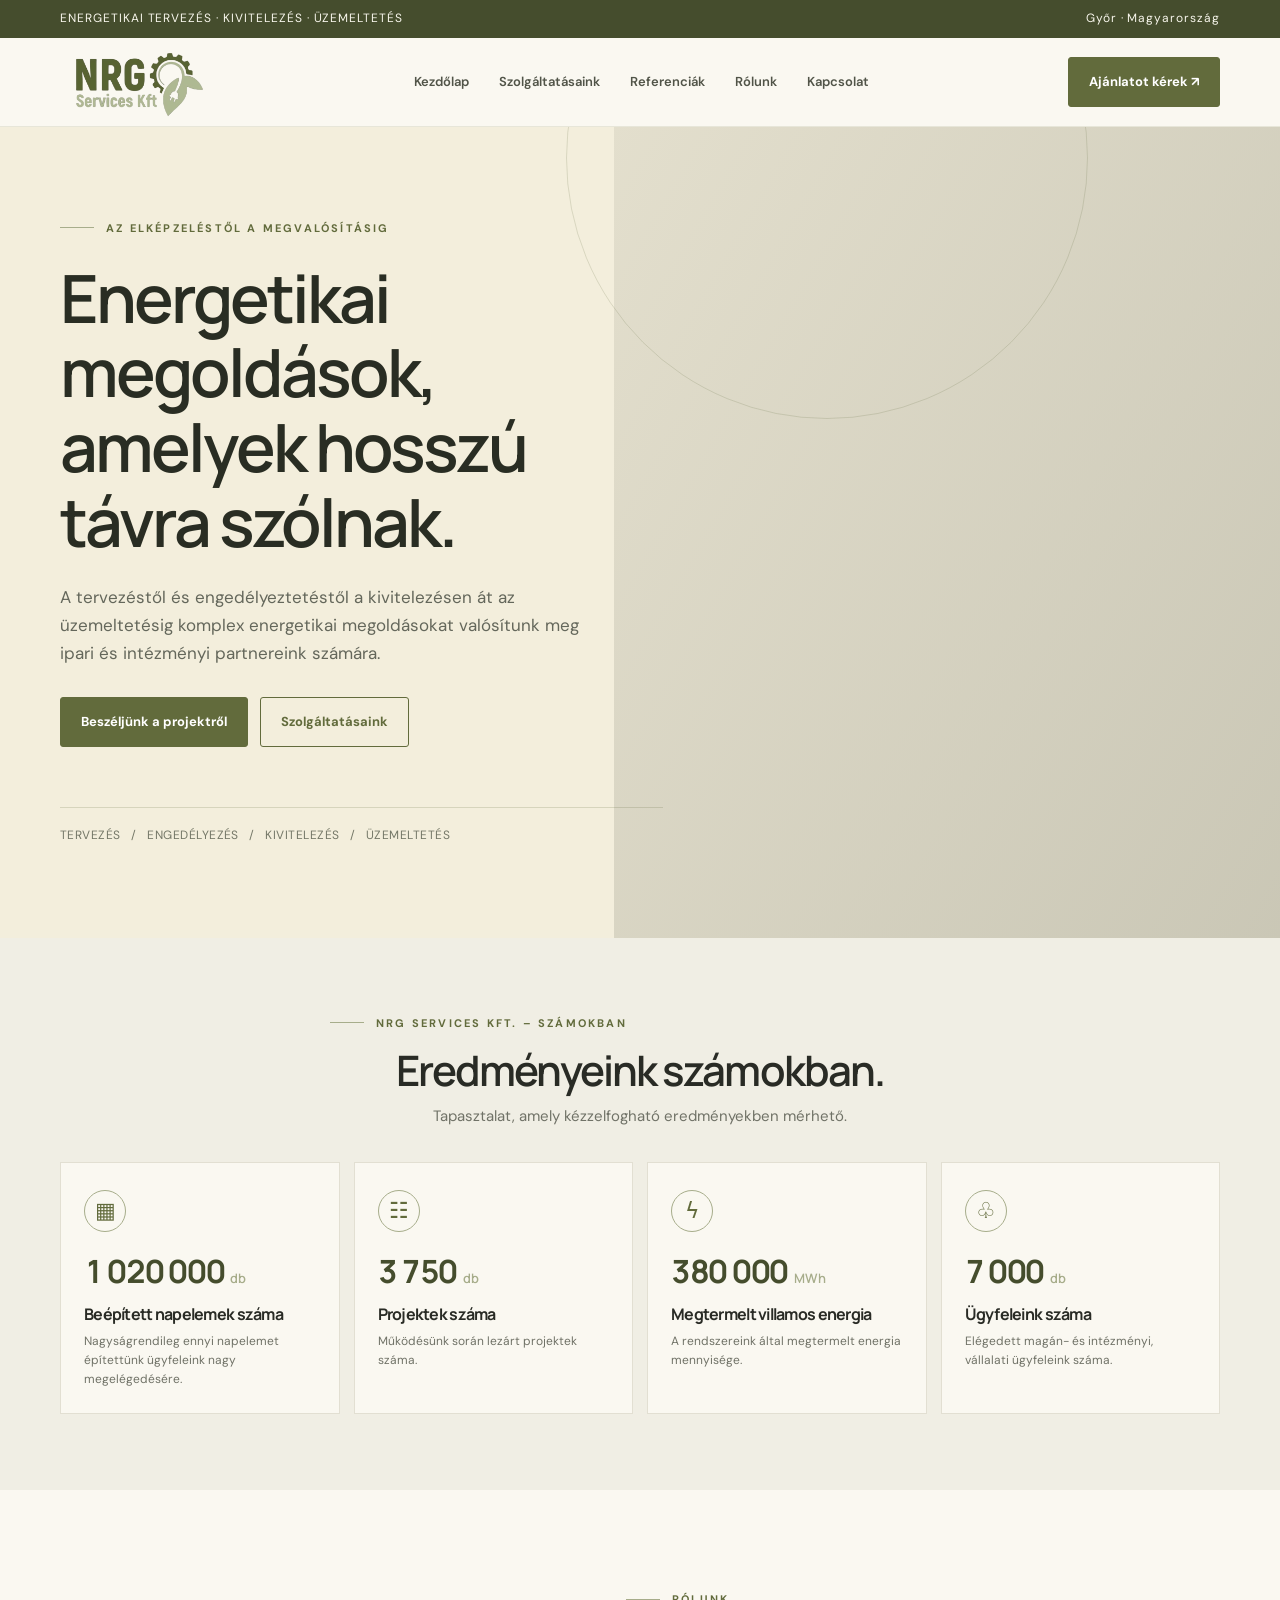
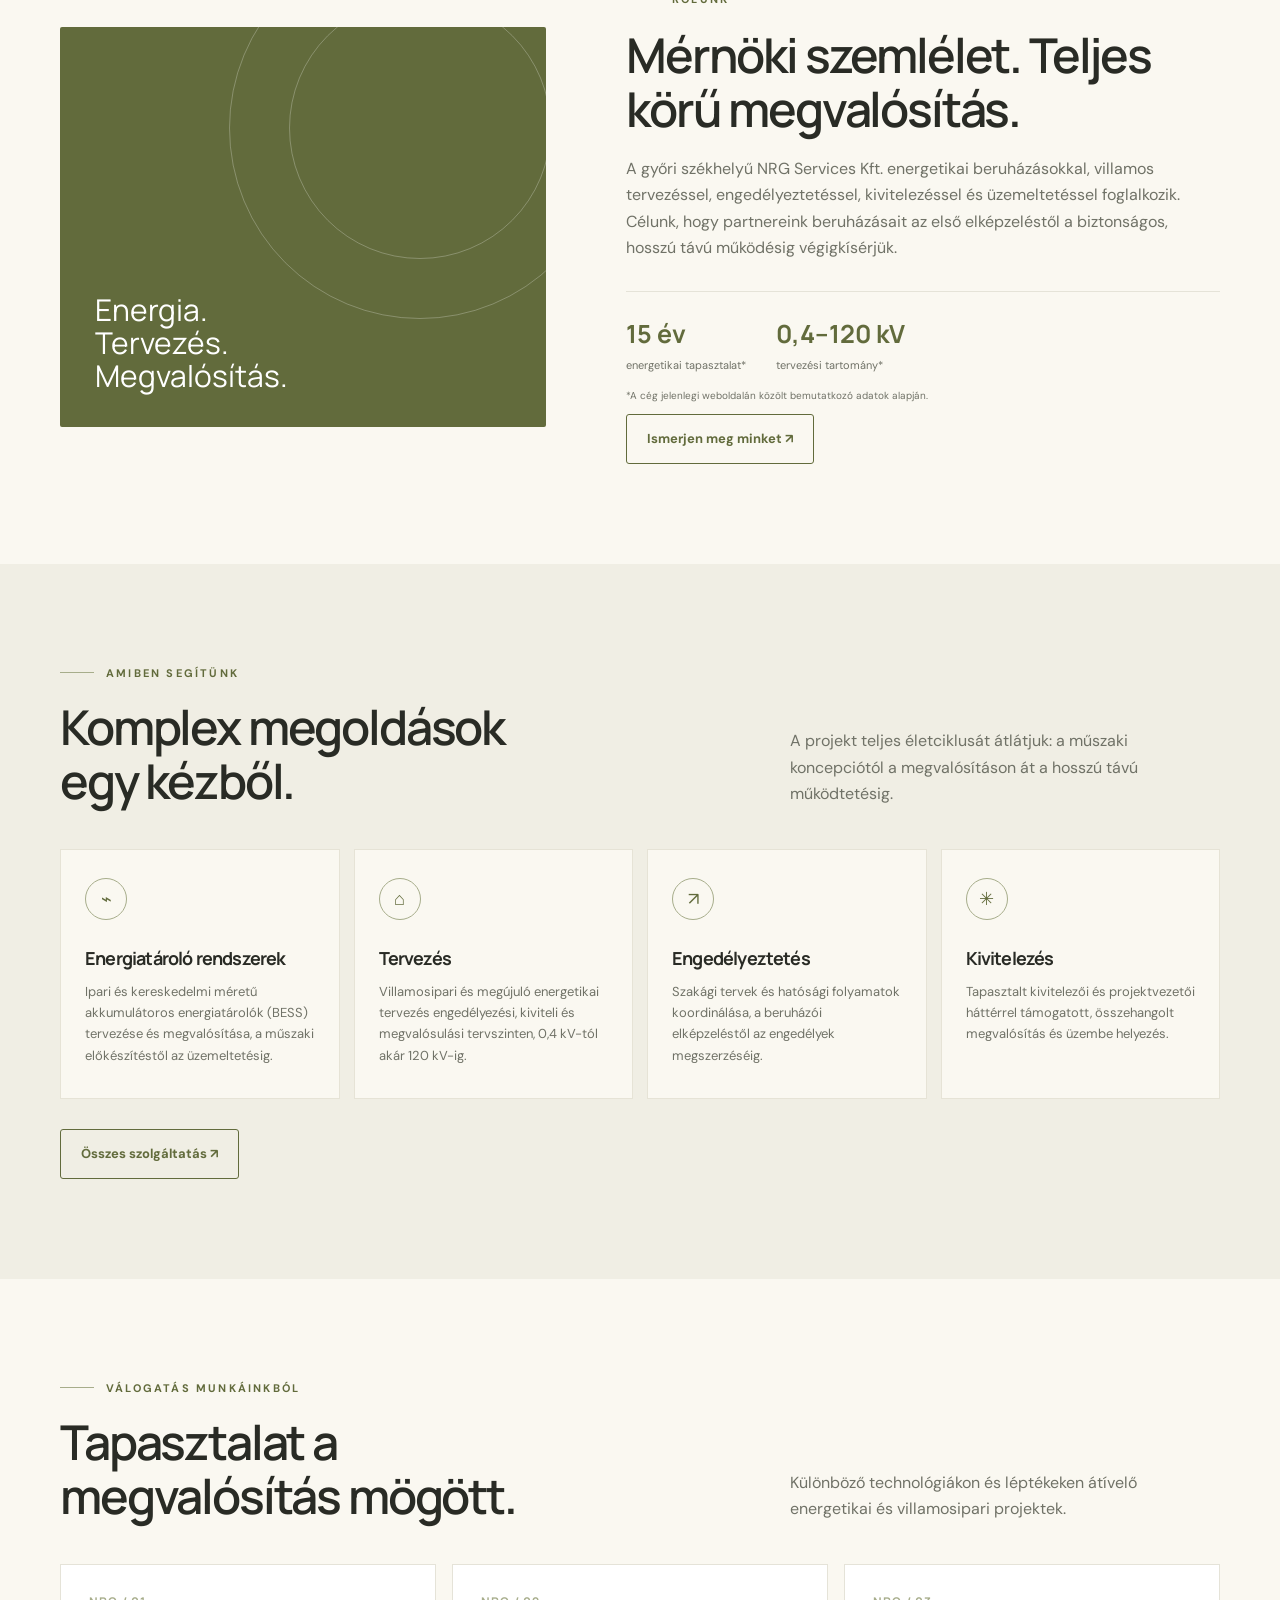
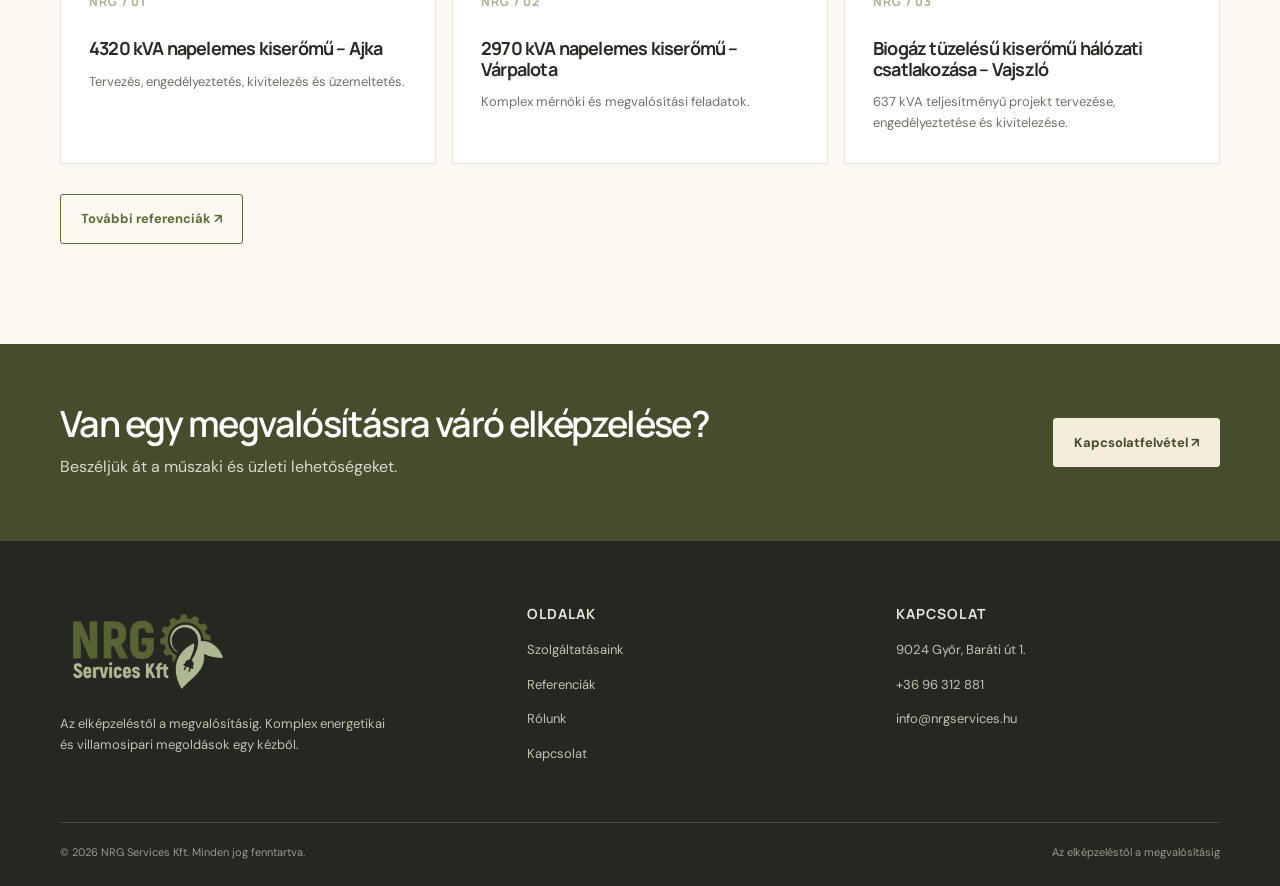
==== commit b2b75625: "Add files via upload" ====
--- a/index.html
+++ b/index.html
@@ -9,6 +9,17 @@
 
 <main>
 <section class="hero"><div class="container"><div class="hero-content"><div class="eyebrow" data-content="tagline"></div><h1 data-content="heroTitle"></h1><p data-content="heroText"></p><div class="hero-actions"><a class="btn" href="kapcsolat.html" data-content="heroButton"></a><a class="btn secondary" href="szolgaltatasok.html">Szolgáltatásaink</a></div><div class="hero-note">TERVEZÉS &nbsp; / &nbsp; ENGEDÉLYEZÉS &nbsp; / &nbsp; KIVITELEZÉS &nbsp; / &nbsp; ÜZEMELTETÉS</div></div></div></section>
+
+<section class="stats-section">
+  <div class="container">
+    <div class="stats-heading">
+      <div class="eyebrow">NRG SERVICES KFT. – SZÁMOKBAN</div>
+      <h2>Eredményeink számokban.</h2>
+      <p>Tapasztalat, amely kézzelfogható eredményekben mérhető.</p>
+    </div>
+    <div class="stats-grid" id="company-stats"></div>
+  </div>
+</section>
 <section class="section"><div class="container intro-grid"><div class="intro-art"><div class="art-caption">Energia.<br>Tervezés.<br>Megvalósítás.</div></div><div class="intro-copy"><div class="eyebrow">RÓLUNK</div><h2 data-content="aboutTitle" style="margin:20px 0"></h2><p data-content="aboutText"></p><div class="mini-stats"><div><strong>15 év</strong><span>energetikai tapasztalat*</span></div><div><strong>0,4–120 kV</strong><span>tervezési tartomány*</span></div></div><p class="muted" style="font-size:10px">*A cég jelenlegi weboldalán közölt bemutatkozó adatok alapján.</p><a class="btn secondary" href="rolunk.html">Ismerjen meg minket ↗</a></div></div></section>
 <section class="section services-bg"><div class="container"><div class="section-head"><div><div class="eyebrow">AMIBEN SEGÍTÜNK</div><h2 style="margin-top:18px">Komplex megoldások<br>egy kézből.</h2></div><p>A projekt teljes életciklusát átlátjuk: a műszaki koncepciótól a megvalósításon át a hosszú távú működtetésig.</p></div><div class="cards" id="home-services"></div><div style="margin-top:30px"><a class="btn secondary" href="szolgaltatasok.html">Összes szolgáltatás ↗</a></div></div></section>
 <section class="section"><div class="container"><div class="section-head"><div><div class="eyebrow">VÁLOGATÁS MUNKÁINKBÓL</div><h2 style="margin-top:18px">Tapasztalat a<br>megvalósítás mögött.</h2></div><p>Különböző technológiákon és léptékeken átívelő energetikai és villamosipari projektek.</p></div><div class="ref-grid" id="home-references"></div><div style="margin-top:30px"><a class="btn secondary" href="referenciak.html">További referenciák ↗</a></div></div></section>
--- a/styles.css
+++ b/styles.css
@@ -5,3 +5,83 @@
 
 /* Original NRG Services Kft. logo */
 .logo{display:flex;align-items:center}.logo img{display:block;width:154px;height:auto;max-height:72px;object-fit:contain}.footer .logo img{width:170px;max-height:86px}@media(max-width:680px){.logo img{width:132px;max-height:62px}.footer .logo img{width:160px}}
+
+/* ===== NRG MOBILE REFINEMENT – November 2026 ===== */
+@media (max-width: 680px) {
+  .topline { display: none; }
+  .header { position: sticky; top: 0; }
+  .nav { height: 76px; padding: 0; gap: 12px; }
+  .logo img { width: 138px; max-height: 64px; }
+  .menu-toggle { min-width: 104px; min-height: 48px; padding: 10px 16px; border-color: #dedccd; background: transparent; color: var(--olive); font-size: 14px; font-weight: 600; letter-spacing: .02em; }
+  .navlinks { top: 76px; padding: 18px 22px 24px; gap: 0; box-shadow: 0 16px 24px rgba(35,38,27,.08); }
+  .navlinks a { display: block; width: 100%; padding: 13px 0; border-bottom: 1px solid var(--line); font-size: 15px; }
+  .hero { display: block; min-height: 0; background: var(--butter); overflow: hidden; }
+  .hero:before { position: relative; display: block; inset: auto; width: 100%; height: clamp(220px, 62vw, 310px); opacity: 1; background: linear-gradient(0deg, rgba(25,29,20,.08), rgba(25,29,20,0)), url('https://images.unsplash.com/photo-1509391366360-2e959784a276?auto=format&fit=crop&w=1200&q=85') center 54%/cover no-repeat; }
+  .hero:after { display: none; }
+  .hero > .container { width: 100%; margin: 0; }
+  .hero-content { width: 100%; padding: 30px 22px 34px; }
+  .hero .eyebrow { font-size: 10px; letter-spacing: .14em; line-height: 1.5; }
+  .hero h1 { max-width: 560px; margin: 16px 0; font-size: clamp(31px, 8.3vw, 40px); line-height: 1.12; letter-spacing: -.045em; overflow-wrap: normal; }
+  .hero p { max-width: 560px; margin: 0 0 22px; font-size: 15px; line-height: 1.65; }
+  .hero-actions { display: grid; grid-template-columns: 1fr; gap: 10px; }
+  .hero-actions .btn { width: 100%; min-height: 48px; padding: 13px 16px; text-align: center; }
+  .hero-note { margin-top: 25px; padding-top: 14px; font-size: 9px; line-height: 1.8; letter-spacing: .025em; word-spacing: 2px; }
+  .section { padding: 58px 0; }
+  .section-head { margin-bottom: 27px; }
+  .section-head h2, .intro-copy h2 { font-size: 32px; line-height: 1.16; }
+  .section-head p { font-size: 14px; line-height: 1.65; }
+  .cards, .content-grid, .ref-grid { grid-template-columns: 1fr; gap: 12px; }
+  .service-card { min-height: 0; padding: 22px 20px 24px; }
+  .service-icon { width: 38px; height: 38px; margin-bottom: 18px; }
+  .service-card h3, .ref-card h3 { font-size: 18px; line-height: 1.25; }
+  .service-card p, .ref-card p { margin-top: 9px; font-size: 14px; line-height: 1.6; }
+  .ref-card { min-height: 0; padding: 22px 20px; }
+  .ref-number { margin-bottom: 16px; }
+  .btn, .nav-cta { min-height: 46px; }
+  img { max-width: 100%; height: auto; }
+  body { overflow-x: hidden; }
+  .split-cta { padding: 44px 0; }
+  .split-cta h2 { font-size: 30px; line-height: 1.18; }
+  .split-cta p { font-size: 14px; }
+  .intro-art { min-height: 235px; }
+  .mini-stats { gap: 20px; flex-wrap: wrap; }
+  .footer { padding: 48px 0 22px; }
+  .footer-grid { gap: 24px; }
+  .footer-bottom { font-size: 10px; }
+  .form { padding: 20px; }
+}
+@media (max-width: 380px) {
+  .logo img { width: 122px; }
+  .menu-toggle { min-width: 92px; }
+  .hero-content { padding-left: 18px; padding-right: 18px; }
+  .hero h1 { font-size: 31px; }
+}
+
+
+/* ===== NRG COMPANY STATS ===== */
+.stats-section{padding:76px 0;background:#f0eee4}
+.stats-heading{max-width:620px;margin:0 auto 34px;text-align:center}
+.stats-heading h2{margin:15px 0 10px;color:var(--ink);font-size:clamp(30px,3.5vw,42px)}
+.stats-heading p{margin:0;color:var(--muted);font-size:15px}
+.stats-grid{display:grid;grid-template-columns:repeat(4,minmax(0,1fr));gap:14px}
+.stat-card{background:var(--cream);border:1px solid #e2dfd2;padding:27px 23px 25px;min-height:230px;display:flex;flex-direction:column;align-items:flex-start;transition:transform .2s,box-shadow .2s}
+.stat-card:hover{transform:translateY(-4px);box-shadow:var(--shadow)}
+.stat-icon{width:42px;height:42px;border:1px solid var(--sage);border-radius:50%;display:grid;place-items:center;color:var(--olive);font-size:22px;margin-bottom:22px}
+.stat-value{font-family:Manrope,sans-serif;font-weight:700;font-size:clamp(25px,2.5vw,34px);line-height:1.1;letter-spacing:-.04em;color:var(--olive-dark);font-variant-numeric:tabular-nums}
+.stat-value span{font-size:13px;letter-spacing:0;margin-left:6px;font-weight:600;color:var(--sage)}
+.stat-card h3{font-size:16px;line-height:1.3;margin-top:14px}
+.stat-card p{font-size:12px;line-height:1.55;color:var(--muted);margin:8px 0 0}
+@media(max-width:900px){.stats-grid{grid-template-columns:repeat(2,minmax(0,1fr))}}
+@media(max-width:680px){
+ .stats-section{padding:52px 0}
+ .stats-heading{text-align:left;margin-bottom:23px}
+ .stats-heading h2{font-size:30px}
+ .stats-heading p{font-size:14px}
+ .stats-grid{grid-template-columns:repeat(2,minmax(0,1fr));gap:10px}
+ .stat-card{padding:18px 15px;min-height:195px}
+ .stat-icon{width:35px;height:35px;font-size:18px;margin-bottom:17px}
+ .stat-value{font-size:clamp(21px,6vw,27px);overflow-wrap:anywhere}
+ .stat-value span{font-size:11px;margin-left:3px}
+ .stat-card h3{font-size:14px;margin-top:11px}
+ .stat-card p{font-size:11px;line-height:1.5}
+}
